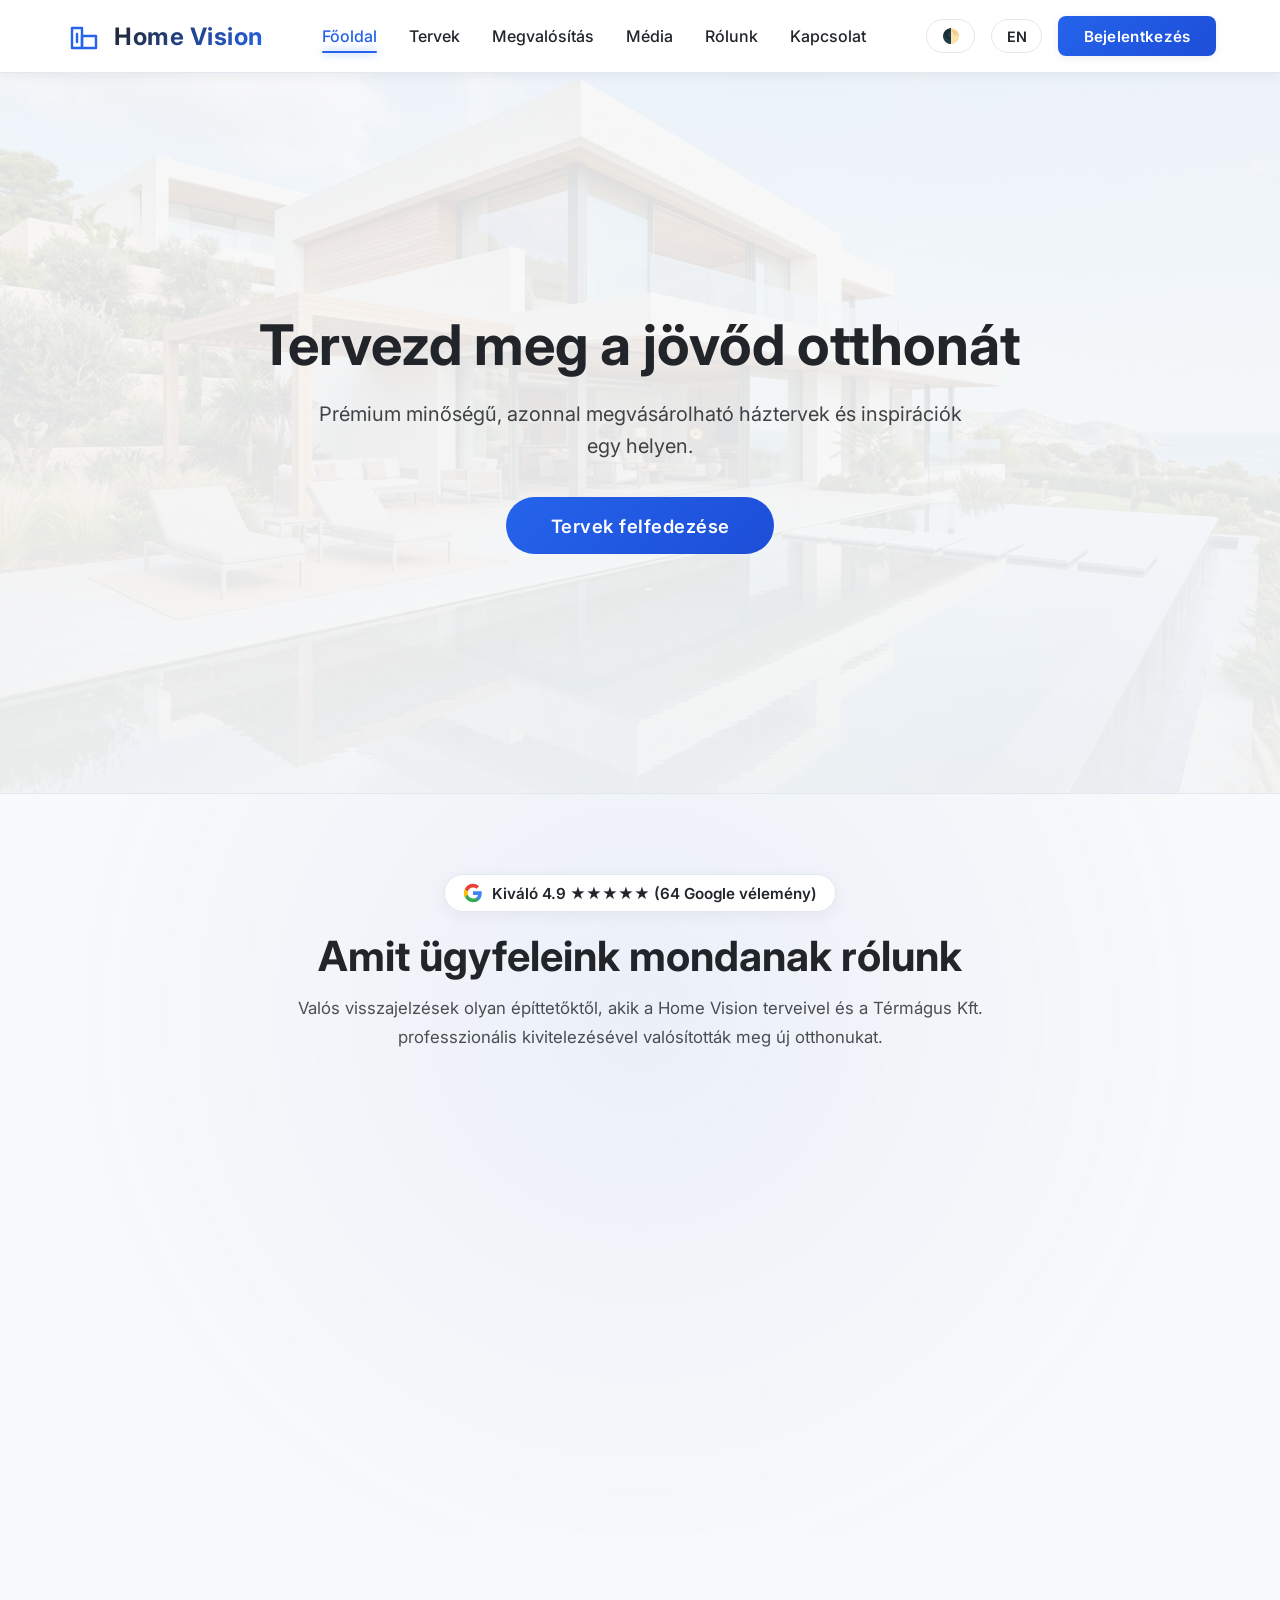
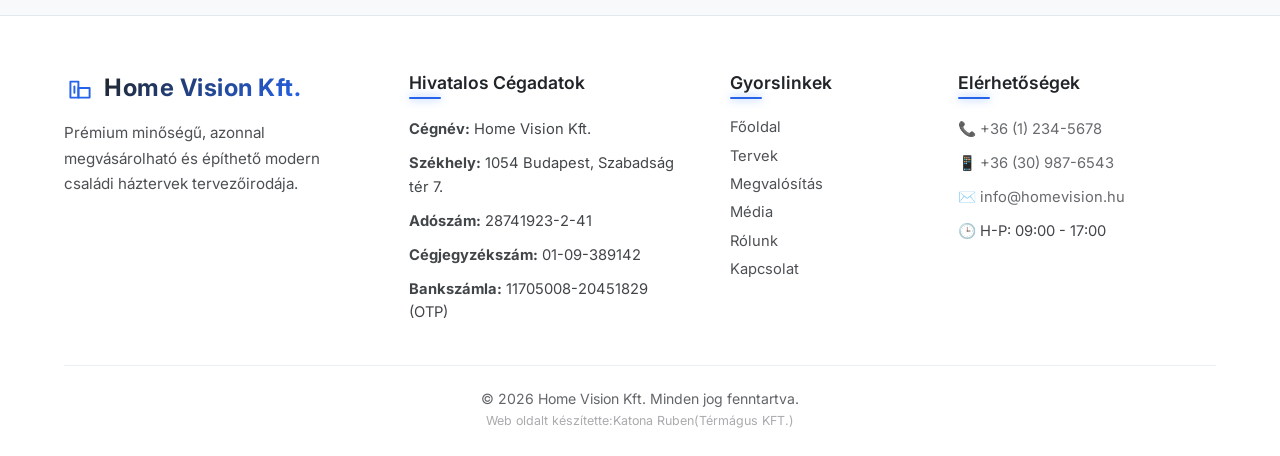
==== index.html @ c6750d03 "Add files via upload" ====
<!DOCTYPE html>
<html lang="hu" data-theme="light">

<head>
    <meta charset="UTF-8">
    <meta name="viewport" content="width=device-width, initial-scale=1.0">
    <title>Home Vision | Építsd meg az álmod</title>
    <link rel="stylesheet" href="css/style.css">
    <link href="https://fonts.googleapis.com/css2?family=Inter:wght@300;400;600&display=swap" rel="stylesheet">
    <script>
        (function () {
            var theme = localStorage.getItem('homevision_theme');
            if (theme) document.documentElement.setAttribute('data-theme', theme);
        })();
    </script>
</head>

<body>

    <nav class="navbar">
        <!-- ITT VAN AZ ÚJ BEÉPÍTETT LOGÓ -->
        <div class="logo" style="display: flex; align-items: center;">
            <svg xmlns="http://www.w3.org/2000/svg" viewBox="0 0 100 100" width="40" height="40"
                style="margin-right: 10px;">
                <!-- Bal oldali magasabb blokk -->
                <rect x="20" y="30" width="25" height="50" fill="none" stroke="currentColor" stroke-width="6"
                    stroke-linejoin="round" />
                <!-- Jobb oldali szélesebb, laposabb blokk -->
                <rect x="45" y="50" width="35" height="30" fill="none" stroke="currentColor" stroke-width="6"
                    stroke-linejoin="round" />
                <!-- Ablak -->
                <line x1="32.5" y1="45" x2="32.5" y2="65" stroke="currentColor" stroke-width="6"
                    stroke-linecap="round" />
            </svg>
            <span>Home Vision</span>
        </div>
        <!-- LOGÓ VÉGE -->

        <ul class="nav-links">
            <li><a href="index.html" class="active" data-i18n="home">Főoldal</a></li>
            <li><a href="pages/tervek.html" data-i18n="plans">Tervek</a></li>
            <li><a href="pages/megvalositas.html" data-i18n="implementation">Megvalósítás</a></li>
            <li><a href="pages/media.html" data-i18n="media">Média</a></li>
            <li><a href="pages/rolunk.html" data-i18n="about">Rólunk</a></li>
            <li><a href="pages/kapcsolat.html" data-i18n="contact">Kapcsolat</a></li>
        </ul>
        <div class="nav-controls">
            <button id="themeToggle" class="btn-icon">🌓</button>
            <button id="langToggle" class="btn-text">EN</button>
            <button id="loginBtn" class="btn-primary" data-i18n="login">Bejelentkezés</button>
        </div>
    </nav>

    <header class="hero">
        <div class="hero-content">
            <h1 data-i18n="hero_title">Tervezd meg a jövőd otthonát</h1>
            <p data-i18n="hero_desc">Prémium minőségű, azonnal megvásárolható háztervek és inspirációk egy helyen.</p>
            <a href="pages/tervek.html" class="btn-large" data-i18n="hero_cta">Tervek felfedezése</a>
        </div>
    </header>

    <!-- Google Értékelések (Nonstop Pörgő Végtelen Ticker) -->
    <section class="reviews-section">
        <div class="reviews-header">
            <div class="google-rating-pill">
                <svg class="google-g-icon" viewBox="0 0 24 24">
                    <path fill="#4285F4" d="M22.56 12.25c0-.78-.07-1.53-.2-2.25H12v4.26h5.92c-.26 1.37-1.04 2.53-2.21 3.31v2.77h3.57c2.08-1.92 3.28-4.74 3.28-8.09z"/>
                    <path fill="#34A853" d="M12 23c2.97 0 5.46-.98 7.28-2.66l-3.57-2.77c-.98.66-2.23 1.06-3.71 1.06-2.86 0-5.29-1.93-6.16-4.53H2.18v2.84C3.99 20.53 7.7 23 12 23z"/>
                    <path fill="#FBBC05" d="M5.84 14.09c-.22-.66-.35-1.36-.35-2.09s.13-1.43.35-2.09V7.06H2.18C1.43 8.55 1 10.22 1 12s.43 3.45 1.18 4.94l2.85-2.22.81-.63z"/>
                    <path fill="#EA4335" d="M12 5.38c1.62 0 3.06.56 4.21 1.64l3.15-3.15C17.45 2.09 14.97 1 12 1 7.7 1 3.99 3.47 2.18 7.06l3.66 2.84c.87-2.6 3.3-4.52 6.16-4.52z"/>
                </svg>
                <span data-i18n="reviews_badge">Kiváló 4.9 ★★★★★ (64 Google vélemény)</span>
            </div>
            <h2 class="page-title" style="margin-bottom: 0.8rem;" data-i18n="reviews_title">Amit ügyfeleink mondanak rólunk</h2>
            <p style="font-size: 1.05rem; line-height: 1.7; opacity: 0.8; margin: 0;" data-i18n="reviews_lead">
                Valós visszajelzések olyan építtetőktől, akik a Home Vision terveivel és a Térmágus Kft. professzionális kivitelezésével valósították meg új otthonukat.
            </p>
        </div>

        <div class="reviews-marquee-wrapper">
            <div class="reviews-track">
                <!-- 1. Kártya készlet -->
                <div class="review-card">
                    <div>
                        <div class="review-card-top">
                            <div class="reviewer-profile">
                                <div class="reviewer-avatar" style="background: linear-gradient(135deg, #2563eb, #3b82f6);">KP</div>
                                <div class="reviewer-info">
                                    <h4 data-i18n="rev_1_name">Kovács Péter</h4>
                                    <span data-i18n="rev_1_sub">Helyi idegenvezető • 12 vélemény</span>
                                </div>
                            </div>
                            <svg class="google-g-icon" viewBox="0 0 24 24">
                                <path fill="#4285F4" d="M22.56 12.25c0-.78-.07-1.53-.2-2.25H12v4.26h5.92c-.26 1.37-1.04 2.53-2.21 3.31v2.77h3.57c2.08-1.92 3.28-4.74 3.28-8.09z"/>
                                <path fill="#34A853" d="M12 23c2.97 0 5.46-.98 7.28-2.66l-3.57-2.77c-.98.66-2.23 1.06-3.71 1.06-2.86 0-5.29-1.93-6.16-4.53H2.18v2.84C3.99 20.53 7.7 23 12 23z"/>
                                <path fill="#FBBC05" d="M5.84 14.09c-.22-.66-.35-1.36-.35-2.09s.13-1.43.35-2.09V7.06H2.18C1.43 8.55 1 10.22 1 12s.43 3.45 1.18 4.94l2.85-2.22.81-.63z"/>
                                <path fill="#EA4335" d="M12 5.38c1.62 0 3.06.56 4.21 1.64l3.15-3.15C17.45 2.09 14.97 1 12 1 7.7 1 3.99 3.47 2.18 7.06l3.66 2.84c.87-2.6 3.3-4.52 6.16-4.52z"/>
                            </svg>
                        </div>
                        <div class="review-stars-row">
                            <span class="reviews-stars-gold">★★★★★</span>
                            <span class="review-date" data-i18n="rev_1_date">2 hete</span>
                        </div>
                        <p class="review-text" data-i18n="rev_1_text">
                            A Nordic Family tervet vásároltuk meg, és a Térmágus Kft. segítségével építettük fel. A tervezéstől a kulcsátadásig minden zökkenőmentes volt, a nappali hatalmas ablakai és a beáradó természetes fény egyszerűen lenyűgözőek!
                        </p>
                    </div>
                </div>

                <div class="review-card">
                    <div>
                        <div class="review-card-top">
                            <div class="reviewer-profile">
                                <div class="reviewer-avatar" style="background: linear-gradient(135deg, #10b981, #059669);">NE</div>
                                <div class="reviewer-info">
                                    <h4 data-i18n="rev_2_name">Nagy Eszter</h4>
                                    <span data-i18n="rev_2_sub">Google felhasználó</span>
                                </div>
                            </div>
                            <svg class="google-g-icon" viewBox="0 0 24 24">
                                <path fill="#4285F4" d="M22.56 12.25c0-.78-.07-1.53-.2-2.25H12v4.26h5.92c-.26 1.37-1.04 2.53-2.21 3.31v2.77h3.57c2.08-1.92 3.28-4.74 3.28-8.09z"/>
                                <path fill="#34A853" d="M12 23c2.97 0 5.46-.98 7.28-2.66l-3.57-2.77c-.98.66-2.23 1.06-3.71 1.06-2.86 0-5.29-1.93-6.16-4.53H2.18v2.84C3.99 20.53 7.7 23 12 23z"/>
                                <path fill="#FBBC05" d="M5.84 14.09c-.22-.66-.35-1.36-.35-2.09s.13-1.43.35-2.09V7.06H2.18C1.43 8.55 1 10.22 1 12s.43 3.45 1.18 4.94l2.85-2.22.81-.63z"/>
                                <path fill="#EA4335" d="M12 5.38c1.62 0 3.06.56 4.21 1.64l3.15-3.15C17.45 2.09 14.97 1 12 1 7.7 1 3.99 3.47 2.18 7.06l3.66 2.84c.87-2.6 3.3-4.52 6.16-4.52z"/>
                            </svg>
                        </div>
                        <div class="review-stars-row">
                            <span class="reviews-stars-gold">★★★★★</span>
                            <span class="review-date" data-i18n="rev_2_date">1 hónapja</span>
                        </div>
                        <p class="review-text" data-i18n="rev_2_text">
                            Nagyon örülök, hogy rátaláltunk a Home Visionre! A tervdokumentáció azonnal letölthető volt, a mérnöki csapat pedig minden kérdésünkre villámgyorsan és rendkívül szakszerűen válaszolt.
                        </p>
                    </div>
                </div>

                <div class="review-card">
                    <div>
                        <div class="review-card-top">
                            <div class="reviewer-profile">
                                <div class="reviewer-avatar" style="background: linear-gradient(135deg, #f59e0b, #d97706);">TB</div>
                                <div class="reviewer-info">
                                    <h4 data-i18n="rev_3_name">Tóth Balázs</h4>
                                    <span data-i18n="rev_3_sub">Helyi idegenvezető • 28 vélemény</span>
                                </div>
                            </div>
                            <svg class="google-g-icon" viewBox="0 0 24 24">
                                <path fill="#4285F4" d="M22.56 12.25c0-.78-.07-1.53-.2-2.25H12v4.26h5.92c-.26 1.37-1.04 2.53-2.21 3.31v2.77h3.57c2.08-1.92 3.28-4.74 3.28-8.09z"/>
                                <path fill="#34A853" d="M12 23c2.97 0 5.46-.98 7.28-2.66l-3.57-2.77c-.98.66-2.23 1.06-3.71 1.06-2.86 0-5.29-1.93-6.16-4.53H2.18v2.84C3.99 20.53 7.7 23 12 23z"/>
                                <path fill="#FBBC05" d="M5.84 14.09c-.22-.66-.35-1.36-.35-2.09s.13-1.43.35-2.09V7.06H2.18C1.43 8.55 1 10.22 1 12s.43 3.45 1.18 4.94l2.85-2.22.81-.63z"/>
                                <path fill="#EA4335" d="M12 5.38c1.62 0 3.06.56 4.21 1.64l3.15-3.15C17.45 2.09 14.97 1 12 1 7.7 1 3.99 3.47 2.18 7.06l3.66 2.84c.87-2.6 3.3-4.52 6.16-4.52z"/>
                            </svg>
                        </div>
                        <div class="review-stars-row">
                            <span class="reviews-stars-gold">★★★★★</span>
                            <span class="review-date" data-i18n="rev_3_date">3 hete</span>
                        </div>
                        <p class="review-text" data-i18n="rev_3_text">
                            A Villa Minimal terv alapján építkeztünk. Tartottunk az elszálló költségektől, de a Térmágus Kft.-vel rögzített áron és pontos határidőre készült el az épület. 5 csillagos élmény!
                        </p>
                    </div>
                </div>

                <div class="review-card">
                    <div>
                        <div class="review-card-top">
                            <div class="reviewer-profile">
                                <div class="reviewer-avatar" style="background: linear-gradient(135deg, #8b5cf6, #7c3aed);">SZ</div>
                                <div class="reviewer-info">
                                    <h4 data-i18n="rev_4_name">Dr. Szabó Zoltán</h4>
                                    <span data-i18n="rev_4_sub">Google felhasználó</span>
                                </div>
                            </div>
                            <svg class="google-g-icon" viewBox="0 0 24 24">
                                <path fill="#4285F4" d="M22.56 12.25c0-.78-.07-1.53-.2-2.25H12v4.26h5.92c-.26 1.37-1.04 2.53-2.21 3.31v2.77h3.57c2.08-1.92 3.28-4.74 3.28-8.09z"/>
                                <path fill="#34A853" d="M12 23c2.97 0 5.46-.98 7.28-2.66l-3.57-2.77c-.98.66-2.23 1.06-3.71 1.06-2.86 0-5.29-1.93-6.16-4.53H2.18v2.84C3.99 20.53 7.7 23 12 23z"/>
                                <path fill="#FBBC05" d="M5.84 14.09c-.22-.66-.35-1.36-.35-2.09s.13-1.43.35-2.09V7.06H2.18C1.43 8.55 1 10.22 1 12s.43 3.45 1.18 4.94l2.85-2.22.81-.63z"/>
                                <path fill="#EA4335" d="M12 5.38c1.62 0 3.06.56 4.21 1.64l3.15-3.15C17.45 2.09 14.97 1 12 1 7.7 1 3.99 3.47 2.18 7.06l3.66 2.84c.87-2.6 3.3-4.52 6.16-4.52z"/>
                            </svg>
                        </div>
                        <div class="review-stars-row">
                            <span class="reviews-stars-gold">★★★★★</span>
                            <span class="review-date" data-i18n="rev_4_date">2 hónapja</span>
                        </div>
                        <p class="review-text" data-i18n="rev_4_text">
                            Profi, modern szemléletű csapat. A weboldalon lévő interaktív 3D modell már előre tökéletes képet adott a terekről, a minőségi anyaghasználat és a kivitelezés pedig magáért beszél. Csak ajánlani tudom.
                        </p>
                    </div>
                </div>

                <div class="review-card">
                    <div>
                        <div class="review-card-top">
                            <div class="reviewer-profile">
                                <div class="reviewer-avatar" style="background: linear-gradient(135deg, #06b6d4, #0891b2);">VD</div>
                                <div class="reviewer-info">
                                    <h4 data-i18n="rev_5_name">Varga Dániel</h4>
                                    <span data-i18n="rev_5_sub">Helyi idegenvezető • 8 vélemény</span>
                                </div>
                            </div>
                            <svg class="google-g-icon" viewBox="0 0 24 24">
                                <path fill="#4285F4" d="M22.56 12.25c0-.78-.07-1.53-.2-2.25H12v4.26h5.92c-.26 1.37-1.04 2.53-2.21 3.31v2.77h3.57c2.08-1.92 3.28-4.74 3.28-8.09z"/>
                                <path fill="#34A853" d="M12 23c2.97 0 5.46-.98 7.28-2.66l-3.57-2.77c-.98.66-2.23 1.06-3.71 1.06-2.86 0-5.29-1.93-6.16-4.53H2.18v2.84C3.99 20.53 7.7 23 12 23z"/>
                                <path fill="#FBBC05" d="M5.84 14.09c-.22-.66-.35-1.36-.35-2.09s.13-1.43.35-2.09V7.06H2.18C1.43 8.55 1 10.22 1 12s.43 3.45 1.18 4.94l2.85-2.22.81-.63z"/>
                                <path fill="#EA4335" d="M12 5.38c1.62 0 3.06.56 4.21 1.64l3.15-3.15C17.45 2.09 14.97 1 12 1 7.7 1 3.99 3.47 2.18 7.06l3.66 2.84c.87-2.6 3.3-4.52 6.16-4.52z"/>
                            </svg>
                        </div>
                        <div class="review-stars-row">
                            <span class="reviews-stars-gold">★★★★★</span>
                            <span class="review-date" data-i18n="rev_5_date">3 hete</span>
                        </div>
                        <p class="review-text" data-i18n="rev_5_text">
                            Az Eco Compact tervet választottuk. A téli fűtésszámlánk szinte elenyésző a hőszivattyús rendszernek és az A+ szigetelésnek köszönhetően. Zseniális koncepció!
                        </p>
                    </div>
                </div>

                <div class="review-card">
                    <div>
                        <div class="review-card-top">
                            <div class="reviewer-profile">
                                <div class="reviewer-avatar" style="background: linear-gradient(135deg, #ec4899, #db2777);">KM</div>
                                <div class="reviewer-info">
                                    <h4 data-i18n="rev_6_name">Kiss Mónika</h4>
                                    <span data-i18n="rev_6_sub">Google felhasználó</span>
                                </div>
                            </div>
                            <svg class="google-g-icon" viewBox="0 0 24 24">
                                <path fill="#4285F4" d="M22.56 12.25c0-.78-.07-1.53-.2-2.25H12v4.26h5.92c-.26 1.37-1.04 2.53-2.21 3.31v2.77h3.57c2.08-1.92 3.28-4.74 3.28-8.09z"/>
                                <path fill="#34A853" d="M12 23c2.97 0 5.46-.98 7.28-2.66l-3.57-2.77c-.98.66-2.23 1.06-3.71 1.06-2.86 0-5.29-1.93-6.16-4.53H2.18v2.84C3.99 20.53 7.7 23 12 23z"/>
                                <path fill="#FBBC05" d="M5.84 14.09c-.22-.66-.35-1.36-.35-2.09s.13-1.43.35-2.09V7.06H2.18C1.43 8.55 1 10.22 1 12s.43 3.45 1.18 4.94l2.85-2.22.81-.63z"/>
                                <path fill="#EA4335" d="M12 5.38c1.62 0 3.06.56 4.21 1.64l3.15-3.15C17.45 2.09 14.97 1 12 1 7.7 1 3.99 3.47 2.18 7.06l3.66 2.84c.87-2.6 3.3-4.52 6.16-4.52z"/>
                            </svg>
                        </div>
                        <div class="review-stars-row">
                            <span class="reviews-stars-gold">★★★★★</span>
                            <span class="review-date" data-i18n="rev_6_date">4 napja</span>
                        </div>
                        <p class="review-text" data-i18n="rev_6_text">
                            Páratlan rugalmasság és segítőkészség! Külön dicséret a többnyelvű oldalért és a Térmágus Kft. megbízható generálkivitelezési garanciájáért. Köszönjük!
                        </p>
                    </div>
                </div>

                <!-- 2. Kártya készlet (Másolat a folyamatos végtelenített hatáshoz) -->
                <div class="review-card" aria-hidden="true">
                    <div>
                        <div class="review-card-top">
                            <div class="reviewer-profile">
                                <div class="reviewer-avatar" style="background: linear-gradient(135deg, #2563eb, #3b82f6);">KP</div>
                                <div class="reviewer-info">
                                    <h4 data-i18n="rev_1_name">Kovács Péter</h4>
                                    <span data-i18n="rev_1_sub">Helyi idegenvezető • 12 vélemény</span>
                                </div>
                            </div>
                            <svg class="google-g-icon" viewBox="0 0 24 24">
                                <path fill="#4285F4" d="M22.56 12.25c0-.78-.07-1.53-.2-2.25H12v4.26h5.92c-.26 1.37-1.04 2.53-2.21 3.31v2.77h3.57c2.08-1.92 3.28-4.74 3.28-8.09z"/>
                                <path fill="#34A853" d="M12 23c2.97 0 5.46-.98 7.28-2.66l-3.57-2.77c-.98.66-2.23 1.06-3.71 1.06-2.86 0-5.29-1.93-6.16-4.53H2.18v2.84C3.99 20.53 7.7 23 12 23z"/>
                                <path fill="#FBBC05" d="M5.84 14.09c-.22-.66-.35-1.36-.35-2.09s.13-1.43.35-2.09V7.06H2.18C1.43 8.55 1 10.22 1 12s.43 3.45 1.18 4.94l2.85-2.22.81-.63z"/>
                                <path fill="#EA4335" d="M12 5.38c1.62 0 3.06.56 4.21 1.64l3.15-3.15C17.45 2.09 14.97 1 12 1 7.7 1 3.99 3.47 2.18 7.06l3.66 2.84c.87-2.6 3.3-4.52 6.16-4.52z"/>
                            </svg>
                        </div>
                        <div class="review-stars-row">
                            <span class="reviews-stars-gold">★★★★★</span>
                            <span class="review-date" data-i18n="rev_1_date">2 hete</span>
                        </div>
                        <p class="review-text" data-i18n="rev_1_text">
                            A Nordic Family tervet vásároltuk meg, és a Térmágus Kft. segítségével építettük fel. A tervezéstől a kulcsátadásig minden zökkenőmentes volt, a nappali hatalmas ablakai és a beáradó természetes fény egyszerűen lenyűgözőek!
                        </p>
                    </div>
                </div>

                <div class="review-card" aria-hidden="true">
                    <div>
                        <div class="review-card-top">
                            <div class="reviewer-profile">
                                <div class="reviewer-avatar" style="background: linear-gradient(135deg, #10b981, #059669);">NE</div>
                                <div class="reviewer-info">
                                    <h4 data-i18n="rev_2_name">Nagy Eszter</h4>
                                    <span data-i18n="rev_2_sub">Google felhasználó</span>
                                </div>
                            </div>
                            <svg class="google-g-icon" viewBox="0 0 24 24">
                                <path fill="#4285F4" d="M22.56 12.25c0-.78-.07-1.53-.2-2.25H12v4.26h5.92c-.26 1.37-1.04 2.53-2.21 3.31v2.77h3.57c2.08-1.92 3.28-4.74 3.28-8.09z"/>
                                <path fill="#34A853" d="M12 23c2.97 0 5.46-.98 7.28-2.66l-3.57-2.77c-.98.66-2.23 1.06-3.71 1.06-2.86 0-5.29-1.93-6.16-4.53H2.18v2.84C3.99 20.53 7.7 23 12 23z"/>
                                <path fill="#FBBC05" d="M5.84 14.09c-.22-.66-.35-1.36-.35-2.09s.13-1.43.35-2.09V7.06H2.18C1.43 8.55 1 10.22 1 12s.43 3.45 1.18 4.94l2.85-2.22.81-.63z"/>
                                <path fill="#EA4335" d="M12 5.38c1.62 0 3.06.56 4.21 1.64l3.15-3.15C17.45 2.09 14.97 1 12 1 7.7 1 3.99 3.47 2.18 7.06l3.66 2.84c.87-2.6 3.3-4.52 6.16-4.52z"/>
                            </svg>
                        </div>
                        <div class="review-stars-row">
                            <span class="reviews-stars-gold">★★★★★</span>
                            <span class="review-date" data-i18n="rev_2_date">1 hónapja</span>
                        </div>
                        <p class="review-text" data-i18n="rev_2_text">
                            Nagyon örülök, hogy rátaláltunk a Home Visionre! A tervdokumentáció azonnal letölthető volt, a mérnöki csapat pedig minden kérdésünkre villámgyorsan és rendkívül szakszerűen válaszolt.
                        </p>
                    </div>
                </div>

                <div class="review-card" aria-hidden="true">
                    <div>
                        <div class="review-card-top">
                            <div class="reviewer-profile">
                                <div class="reviewer-avatar" style="background: linear-gradient(135deg, #f59e0b, #d97706);">TB</div>
                                <div class="reviewer-info">
                                    <h4 data-i18n="rev_3_name">Tóth Balázs</h4>
                                    <span data-i18n="rev_3_sub">Helyi idegenvezető • 28 vélemény</span>
                                </div>
                            </div>
                            <svg class="google-g-icon" viewBox="0 0 24 24">
                                <path fill="#4285F4" d="M22.56 12.25c0-.78-.07-1.53-.2-2.25H12v4.26h5.92c-.26 1.37-1.04 2.53-2.21 3.31v2.77h3.57c2.08-1.92 3.28-4.74 3.28-8.09z"/>
                                <path fill="#34A853" d="M12 23c2.97 0 5.46-.98 7.28-2.66l-3.57-2.77c-.98.66-2.23 1.06-3.71 1.06-2.86 0-5.29-1.93-6.16-4.53H2.18v2.84C3.99 20.53 7.7 23 12 23z"/>
                                <path fill="#FBBC05" d="M5.84 14.09c-.22-.66-.35-1.36-.35-2.09s.13-1.43.35-2.09V7.06H2.18C1.43 8.55 1 10.22 1 12s.43 3.45 1.18 4.94l2.85-2.22.81-.63z"/>
                                <path fill="#EA4335" d="M12 5.38c1.62 0 3.06.56 4.21 1.64l3.15-3.15C17.45 2.09 14.97 1 12 1 7.7 1 3.99 3.47 2.18 7.06l3.66 2.84c.87-2.6 3.3-4.52 6.16-4.52z"/>
                            </svg>
                        </div>
                        <div class="review-stars-row">
                            <span class="reviews-stars-gold">★★★★★</span>
                            <span class="review-date" data-i18n="rev_3_date">3 hete</span>
                        </div>
                        <p class="review-text" data-i18n="rev_3_text">
                            A Villa Minimal terv alapján építkeztünk. Tartottunk az elszálló költségektől, de a Térmágus Kft.-vel rögzített áron és pontos határidőre készült el az épület. 5 csillagos élmény!
                        </p>
                    </div>
                </div>

                <div class="review-card" aria-hidden="true">
                    <div>
                        <div class="review-card-top">
                            <div class="reviewer-profile">
                                <div class="reviewer-avatar" style="background: linear-gradient(135deg, #8b5cf6, #7c3aed);">SZ</div>
                                <div class="reviewer-info">
                                    <h4 data-i18n="rev_4_name">Dr. Szabó Zoltán</h4>
                                    <span data-i18n="rev_4_sub">Google felhasználó</span>
                                </div>
                            </div>
                            <svg class="google-g-icon" viewBox="0 0 24 24">
                                <path fill="#4285F4" d="M22.56 12.25c0-.78-.07-1.53-.2-2.25H12v4.26h5.92c-.26 1.37-1.04 2.53-2.21 3.31v2.77h3.57c2.08-1.92 3.28-4.74 3.28-8.09z"/>
                                <path fill="#34A853" d="M12 23c2.97 0 5.46-.98 7.28-2.66l-3.57-2.77c-.98.66-2.23 1.06-3.71 1.06-2.86 0-5.29-1.93-6.16-4.53H2.18v2.84C3.99 20.53 7.7 23 12 23z"/>
                                <path fill="#FBBC05" d="M5.84 14.09c-.22-.66-.35-1.36-.35-2.09s.13-1.43.35-2.09V7.06H2.18C1.43 8.55 1 10.22 1 12s.43 3.45 1.18 4.94l2.85-2.22.81-.63z"/>
                                <path fill="#EA4335" d="M12 5.38c1.62 0 3.06.56 4.21 1.64l3.15-3.15C17.45 2.09 14.97 1 12 1 7.7 1 3.99 3.47 2.18 7.06l3.66 2.84c.87-2.6 3.3-4.52 6.16-4.52z"/>
                            </svg>
                        </div>
                        <div class="review-stars-row">
                            <span class="reviews-stars-gold">★★★★★</span>
                            <span class="review-date" data-i18n="rev_4_date">2 hónapja</span>
                        </div>
                        <p class="review-text" data-i18n="rev_4_text">
                            Profi, modern szemléletű csapat. A weboldalon lévő interaktív 3D modell már előre tökéletes képet adott a terekről, a minőségi anyaghasználat és a kivitelezés pedig magáért beszél. Csak ajánlani tudom.
                        </p>
                    </div>
                </div>

                <div class="review-card" aria-hidden="true">
                    <div>
                        <div class="review-card-top">
                            <div class="reviewer-profile">
                                <div class="reviewer-avatar" style="background: linear-gradient(135deg, #06b6d4, #0891b2);">VD</div>
                                <div class="reviewer-info">
                                    <h4 data-i18n="rev_5_name">Varga Dániel</h4>
                                    <span data-i18n="rev_5_sub">Helyi idegenvezető • 8 vélemény</span>
                                </div>
                            </div>
                            <svg class="google-g-icon" viewBox="0 0 24 24">
                                <path fill="#4285F4" d="M22.56 12.25c0-.78-.07-1.53-.2-2.25H12v4.26h5.92c-.26 1.37-1.04 2.53-2.21 3.31v2.77h3.57c2.08-1.92 3.28-4.74 3.28-8.09z"/>
                                <path fill="#34A853" d="M12 23c2.97 0 5.46-.98 7.28-2.66l-3.57-2.77c-.98.66-2.23 1.06-3.71 1.06-2.86 0-5.29-1.93-6.16-4.53H2.18v2.84C3.99 20.53 7.7 23 12 23z"/>
                                <path fill="#FBBC05" d="M5.84 14.09c-.22-.66-.35-1.36-.35-2.09s.13-1.43.35-2.09V7.06H2.18C1.43 8.55 1 10.22 1 12s.43 3.45 1.18 4.94l2.85-2.22.81-.63z"/>
                                <path fill="#EA4335" d="M12 5.38c1.62 0 3.06.56 4.21 1.64l3.15-3.15C17.45 2.09 14.97 1 12 1 7.7 1 3.99 3.47 2.18 7.06l3.66 2.84c.87-2.6 3.3-4.52 6.16-4.52z"/>
                            </svg>
                        </div>
                        <div class="review-stars-row">
                            <span class="reviews-stars-gold">★★★★★</span>
                            <span class="review-date" data-i18n="rev_5_date">3 hete</span>
                        </div>
                        <p class="review-text" data-i18n="rev_5_text">
                            Az Eco Compact tervet választottuk. A téli fűtésszámlánk szinte elenyésző a hőszivattyús rendszernek és az A+ szigetelésnek köszönhetően. Zseniális koncepció!
                        </p>
                    </div>
                </div>

                <div class="review-card" aria-hidden="true">
                    <div>
                        <div class="review-card-top">
                            <div class="reviewer-profile">
                                <div class="reviewer-avatar" style="background: linear-gradient(135deg, #ec4899, #db2777);">KM</div>
                                <div class="reviewer-info">
                                    <h4 data-i18n="rev_6_name">Kiss Mónika</h4>
                                    <span data-i18n="rev_6_sub">Google felhasználó</span>
                                </div>
                            </div>
                            <svg class="google-g-icon" viewBox="0 0 24 24">
                                <path fill="#4285F4" d="M22.56 12.25c0-.78-.07-1.53-.2-2.25H12v4.26h5.92c-.26 1.37-1.04 2.53-2.21 3.31v2.77h3.57c2.08-1.92 3.28-4.74 3.28-8.09z"/>
                                <path fill="#34A853" d="M12 23c2.97 0 5.46-.98 7.28-2.66l-3.57-2.77c-.98.66-2.23 1.06-3.71 1.06-2.86 0-5.29-1.93-6.16-4.53H2.18v2.84C3.99 20.53 7.7 23 12 23z"/>
                                <path fill="#FBBC05" d="M5.84 14.09c-.22-.66-.35-1.36-.35-2.09s.13-1.43.35-2.09V7.06H2.18C1.43 8.55 1 10.22 1 12s.43 3.45 1.18 4.94l2.85-2.22.81-.63z"/>
                                <path fill="#EA4335" d="M12 5.38c1.62 0 3.06.56 4.21 1.64l3.15-3.15C17.45 2.09 14.97 1 12 1 7.7 1 3.99 3.47 2.18 7.06l3.66 2.84c.87-2.6 3.3-4.52 6.16-4.52z"/>
                            </svg>
                        </div>
                        <div class="review-stars-row">
                            <span class="reviews-stars-gold">★★★★★</span>
                            <span class="review-date" data-i18n="rev_6_date">4 napja</span>
                        </div>
                        <p class="review-text" data-i18n="rev_6_text">
                            Páratlan rugalmasság és segítőkészség! Külön dicséret a többnyelvű oldalért és a Térmágus Kft. megbízható generálkivitelezési garanciájáért. Köszönjük!
                        </p>
                    </div>
                </div>

            </div>
        </div>
    </section>

    <!-- Lábléc (Footer) -->
    <footer class="footer">
        <div class="footer-container">
            <div class="footer-grid">
                <!-- 1. Cég bemutatkozás & Logó -->
                <div class="footer-col">
                    <div class="logo" style="margin-bottom: 1rem;">
                        <svg xmlns="http://www.w3.org/2000/svg" viewBox="0 0 100 100" width="32" height="32"
                            style="margin-right: 8px;">
                            <rect x="20" y="30" width="25" height="50" fill="none" stroke="currentColor" stroke-width="6"
                                stroke-linejoin="round" />
                            <rect x="45" y="50" width="35" height="30" fill="none" stroke="currentColor" stroke-width="6"
                                stroke-linejoin="round" />
                            <line x1="32.5" y1="45" x2="32.5" y2="65" stroke="currentColor" stroke-width="6"
                                stroke-linecap="round" />
                        </svg>
                        <span>Home Vision Kft.</span>
                    </div>
                    <p class="footer-desc" data-i18n="footer_desc">
                        Prémium minőségű, azonnal megvásárolható és építhető modern családi háztervek tervezőirodája.
                    </p>
                </div>

                <!-- 2. Hivatalos Cégadatok -->
                <div class="footer-col">
                    <h4 class="footer-heading" data-i18n="footer_company_info">Hivatalos Cégadatok</h4>
                    <ul class="footer-info-list">
                        <li><strong>Cégnév:</strong> Home Vision Kft.</li>
                        <li><strong data-i18n="footer_hq">Székhely:</strong> 1054 Budapest, Szabadság tér 7.</li>
                        <li><strong data-i18n="footer_tax">Adószám:</strong> 28741923-2-41</li>
                        <li><strong data-i18n="footer_reg">Cégjegyzékszám:</strong> 01-09-389142</li>
                        <li><strong data-i18n="footer_bank">Bankszámla:</strong> 11705008-20451829 (OTP)</li>
                    </ul>
                </div>

                <!-- 3. Gyorslinkek -->
                <div class="footer-col">
                    <h4 class="footer-heading" data-i18n="footer_quicklinks">Gyorslinkek</h4>
                    <ul class="footer-links">
                        <li><a href="index.html" data-i18n="home">Főoldal</a></li>
                        <li><a href="pages/tervek.html" data-i18n="plans">Tervek</a></li>
                        <li><a href="pages/megvalositas.html" data-i18n="implementation">Megvalósítás</a></li>
                        <li><a href="pages/media.html" data-i18n="media">Média</a></li>
                        <li><a href="pages/rolunk.html" data-i18n="about">Rólunk</a></li>
                        <li><a href="pages/kapcsolat.html" data-i18n="contact">Kapcsolat</a></li>
                    </ul>
                </div>

                <!-- 4. Kapcsolat & Ügyfélszolgálat -->
                <div class="footer-col">
                    <h4 class="footer-heading" data-i18n="footer_contact">Elérhetőségek</h4>
                    <ul class="footer-info-list">
                        <li>📞 <a href="tel:+3612345678">+36 (1) 234-5678</a></li>
                        <li>📱 <a href="tel:+36309876543">+36 (30) 987-6543</a></li>
                        <li>✉️ <a href="mailto:info@homevision.hu">info@homevision.hu</a></li>
                        <li>🕒 <span data-i18n="footer_hours">H-P: 09:00 - 17:00</span></li>
                    </ul>
                </div>
            </div>

            <div class="footer-bottom">
                <p data-i18n="footer_rights">© 2026 Home Vision Kft. Minden jog fenntartva.</p>
                <p class="footer-credit" style="font-size: 0.78rem; opacity: 0.55; margin-top: 6px;" data-i18n="footer_credit">Web oldalt készítette:Katona Ruben(Térmágus KFT.)</p>
            </div>
        </div>
    </footer>

    <div id="authModal" class="modal">
        <div class="modal-content">
            <span class="close-btn">&times;</span>
            <h2 id="modalTitle" data-i18n="login_title">Bejelentkezés</h2>
            <form id="authForm">
                <input type="email" placeholder="Email cím" required data-i18n-placeholder="email">
                <input type="password" placeholder="Jelszó" required data-i18n-placeholder="password">
                <button type="submit" class="btn-primary auth-submit" data-i18n="login_submit">Belépés</button>
            </form>
            <p class="switch-auth">
                <span data-i18n="no_account">Nincs még fiókod?</span>
                <a href="#" id="switchMode" data-i18n="register_link">Regisztrálj!</a>
            </p>
        </div>
    </div>

    <script src="js/script.js"></script>
</body>

</html>
---- css/style.css ----
/* CSS Változók a témákhoz */
:root {
    --bg-color: #f8f9fa;
    --text-color: #212529;
    --nav-bg: #ffffff;
    --primary-color: #2563eb;
    --primary-hover: #1d4ed8;
    --primary-glow: rgba(37, 99, 235, 0.35);
    --primary-glow-bright: rgba(59, 130, 246, 0.7);
    --card-glow: rgba(37, 99, 235, 0.12);
    --border-color: #e2e8f0;
    --modal-bg: rgba(15, 23, 42, 0.6);
}

[data-theme="dark"] {
    --bg-color: #0b0f19;
    --text-color: #f8f9fa;
    --nav-bg: #111827;
    --primary-color: #38bdf8;
    --primary-hover: #0ea5e9;
    --primary-glow: rgba(56, 189, 248, 0.45);
    --primary-glow-bright: rgba(56, 189, 248, 0.85);
    --card-glow: rgba(56, 189, 248, 0.25);
    --border-color: #1f2937;
    --modal-bg: rgba(0, 0, 0, 0.75);
}

* {
    margin: 0;
    padding: 0;
    box-sizing: border-box;
    font-family: 'Inter', sans-serif;
}

body {
    background-color: var(--bg-color);
    color: var(--text-color);
    transition: background-color 0.3s ease, color 0.3s ease;
    overflow-x: hidden;
}

/* Navigáció */
.navbar {
    display: flex;
    justify-content: space-between;
    align-items: center;
    padding: 1rem 5%;
    background-color: var(--nav-bg);
    box-shadow: 0 2px 12px rgba(0, 0, 0, 0.06);
    position: sticky;
    top: 0;
    z-index: 100;
    backdrop-filter: blur(10px);
    -webkit-backdrop-filter: blur(10px);
    transition: background-color 0.3s ease, border-color 0.3s ease;
    border-bottom: 1px solid var(--border-color);
}

.logo {
    display: flex;
    align-items: center;
    font-size: 1.5rem;
    font-weight: 700;
    letter-spacing: 0.5px;
    color: var(--text-color);
    text-decoration: none;
    cursor: pointer;
    transition: transform 0.3s ease;
}

.logo svg {
    color: var(--primary-color);
    transition: transform 0.3s ease, filter 0.3s ease;
}

.logo span {
    background: linear-gradient(135deg, var(--text-color), var(--primary-color));
    -webkit-background-clip: text;
    -webkit-text-fill-color: transparent;
}

.logo:hover {
    transform: scale(1.03);
}

.logo:hover svg {
    filter: drop-shadow(0 0 6px var(--primary-glow-bright));
}

.nav-links {
    list-style: none;
    display: flex;
    gap: 2rem;
}

.nav-links a {
    text-decoration: none;
    color: var(--text-color);
    font-weight: 500;
    position: relative;
    padding: 0.3rem 0;
    transition: color 0.3s ease;
}

/* Nav link aláhúzás és finom glow effekt */
.nav-links a::after {
    content: '';
    position: absolute;
    bottom: -2px;
    left: 50%;
    width: 0;
    height: 2px;
    background: var(--primary-color);
    box-shadow: 0 0 8px var(--primary-glow-bright);
    transition: width 0.3s cubic-bezier(0.16, 1, 0.3, 1), left 0.3s cubic-bezier(0.16, 1, 0.3, 1);
    border-radius: 2px;
}

.nav-links a:hover,
.nav-links a.active {
    color: var(--primary-color);
}

.nav-links a:hover::after,
.nav-links a.active::after {
    width: 100%;
    left: 0;
}

.nav-controls {
    display: flex;
    align-items: center;
    gap: 1rem;
}

/* Gombok és Ragyogó Animációk (Glowing Animations) */
button {
    cursor: pointer;
    border: none;
    background: transparent;
    color: var(--text-color);
    font-family: inherit;
}

.btn-icon,
.btn-text {
    padding: 0.45rem 0.9rem;
    border-radius: 20px;
    border: 1px solid var(--border-color);
    background: var(--nav-bg);
    color: var(--text-color);
    font-size: 0.9rem;
    font-weight: 600;
    transition: all 0.3s cubic-bezier(0.16, 1, 0.3, 1);
}

.btn-icon:hover,
.btn-text:hover {
    transform: scale(1.08);
    border-color: var(--primary-color);
    color: var(--primary-color);
    box-shadow: 0 0 15px var(--primary-glow);
}

.btn-icon:active {
    transform: rotate(360deg) scale(0.92);
    transition: transform 0.5s cubic-bezier(0.34, 1.56, 0.64, 1);
}

/* Elsődleges Gomb Ragyogással (Primary Glowing Button) */
.btn-primary {
    position: relative;
    background: linear-gradient(135deg, var(--primary-color), var(--primary-hover));
    color: #ffffff;
    padding: 0.65rem 1.6rem;
    border-radius: 8px;
    font-weight: 600;
    font-size: 0.95rem;
    letter-spacing: 0.3px;
    overflow: hidden;
    transition: all 0.35s cubic-bezier(0.16, 1, 0.3, 1);
    box-shadow: 0 2px 8px rgba(0, 0, 0, 0.08);
    display: inline-flex;
    align-items: center;
    justify-content: center;
    z-index: 1;
}

/* Fénycsík / Light sweep hatás hovernél */
.btn-primary::before {
    content: '';
    position: absolute;
    top: 0;
    left: -120%;
    width: 80%;
    height: 100%;
    background: linear-gradient(90deg,
            transparent,
            rgba(255, 255, 255, 0.35),
            transparent);
    transform: skewX(-20deg);
    transition: left 0.65s ease;
    z-index: 2;
    pointer-events: none;
}

/* Kurzor pozíciót dinamikusan követő belső ragyogás */
.btn-primary::after {
    content: '';
    position: absolute;
    inset: 0;
    border-radius: inherit;
    background: radial-gradient(circle 85px at var(--mouse-x, 50%) var(--mouse-y, 50%),
            rgba(255, 255, 255, 0.3),
            transparent 70%);
    opacity: 0;
    transition: opacity 0.25s ease;
    z-index: 1;
    pointer-events: none;
}

/* Gomb hover állapot: erős ragyogás (glow) és lebegés */
.btn-primary:hover {
    transform: translateY(-2px) scale(1.02);
    box-shadow:
        0 0 16px var(--primary-glow),
        0 0 32px var(--primary-glow-bright),
        0 8px 20px rgba(0, 0, 0, 0.15);
}

.btn-primary:hover::before {
    left: 140%;
}

.btn-primary:hover::after {
    opacity: 1;
}

.btn-primary:active {
    transform: translateY(1px) scale(0.98);
    box-shadow: 0 0 12px var(--primary-glow);
}

/* Nagy CTA Hero Gomb (Hero Glowing CTA Button) */
.btn-large {
    position: relative;
    display: inline-flex;
    align-items: center;
    justify-content: center;
    background: linear-gradient(135deg, var(--primary-color), var(--primary-hover));
    color: #ffffff;
    padding: 1.1rem 2.8rem;
    border-radius: 50px;
    text-decoration: none;
    font-size: 1.15rem;
    font-weight: 600;
    letter-spacing: 0.5px;
    margin-top: 2.2rem;
    overflow: hidden;
    transition: all 0.35s cubic-bezier(0.16, 1, 0.3, 1);
    animation: pulseGlow 3.2s infinite ease-in-out;
    z-index: 1;
}

.btn-large::before {
    content: '';
    position: absolute;
    top: 0;
    left: -120%;
    width: 80%;
    height: 100%;
    background: linear-gradient(90deg,
            transparent,
            rgba(255, 255, 255, 0.4),
            transparent);
    transform: skewX(-20deg);
    transition: left 0.75s ease;
    z-index: 2;
    pointer-events: none;
}

.btn-large::after {
    content: '';
    position: absolute;
    inset: 0;
    border-radius: inherit;
    background: radial-gradient(circle 120px at var(--mouse-x, 50%) var(--mouse-y, 50%),
            rgba(255, 255, 255, 0.35),
            transparent 70%);
    opacity: 0;
    transition: opacity 0.25s ease;
    z-index: 1;
    pointer-events: none;
}

/* Hero gomb hover: intenzív, lenyűgöző glow */
.btn-large:hover {
    animation: none;
    transform: translateY(-3px) scale(1.04);
    box-shadow:
        0 0 22px var(--primary-glow),
        0 0 45px var(--primary-glow-bright),
        0 12px 28px rgba(0, 0, 0, 0.22);
}

.btn-large:hover::before {
    left: 140%;
}

.btn-large:hover::after {
    opacity: 1;
}

.btn-large:active {
    transform: translateY(1px) scale(0.98);
    box-shadow: 0 0 15px var(--primary-glow);
}

/* Pulzáló fényhatás alapon a kiemelt gomboknak */
@keyframes pulseGlow {

    0%,
    100% {
        box-shadow:
            0 0 14px var(--primary-glow),
            0 4px 15px rgba(0, 0, 0, 0.1);
    }

    50% {
        box-shadow:
            0 0 26px var(--primary-glow-bright),
            0 0 40px var(--primary-glow),
            0 6px 22px rgba(0, 0, 0, 0.18);
    }
}

/* Hero szekció */
.hero {
    min-height: 80vh;
    display: flex;
    justify-content: center;
    align-items: center;
    text-align: center;
    padding: 3rem 20px;
    position: relative;
    background: linear-gradient(rgba(248, 249, 250, 0.88), rgba(248, 249, 250, 0.94)), url('../images/villa_minimal.jpg') center/cover no-repeat;
}

[data-theme="dark"] .hero {
    background: linear-gradient(rgba(11, 15, 25, 0.88), rgba(11, 15, 25, 0.94)), url('../images/villa_minimal.jpg') center/cover no-repeat;
}

.hero-content {
    animation: fadeInUp 0.9s cubic-bezier(0.16, 1, 0.3, 1) both;
}

.hero h1 {
    font-size: 3.5rem;
    margin-bottom: 1.2rem;
    line-height: 1.2;
    font-weight: 700;
}

.hero p {
    font-size: 1.25rem;
    max-width: 650px;
    margin: 0 auto;
    opacity: 0.85;
    line-height: 1.6;
}

/* Modal (Login/Register) Finom lebegő animációval és háttérelmosással */
.modal {
    position: fixed;
    top: 0;
    left: 0;
    width: 100%;
    height: 100%;
    background-color: var(--modal-bg);
    backdrop-filter: blur(8px);
    -webkit-backdrop-filter: blur(8px);
    display: flex;
    justify-content: center;
    align-items: center;
    z-index: 1000;
    opacity: 0;
    visibility: hidden;
    pointer-events: none;
    transition: opacity 0.3s cubic-bezier(0.16, 1, 0.3, 1),
        visibility 0.3s cubic-bezier(0.16, 1, 0.3, 1);
}

.modal.show {
    opacity: 1;
    visibility: visible;
    pointer-events: auto;
}

.modal-content {
    background-color: var(--nav-bg);
    padding: 2.2rem;
    border-radius: 16px;
    width: 380px;
    max-width: 90%;
    text-align: center;
    position: relative;
    border: 1px solid var(--border-color);
    box-shadow:
        0 20px 40px rgba(0, 0, 0, 0.25),
        0 0 30px var(--card-glow);
    transform: scale(0.92) translateY(20px);
    transition: transform 0.35s cubic-bezier(0.34, 1.56, 0.64, 1);
}

.modal.show .modal-content {
    transform: scale(1) translateY(0);
}

.close-btn {
    position: absolute;
    top: 14px;
    right: 18px;
    font-size: 1.5rem;
    cursor: pointer;
    color: var(--text-color);
    opacity: 0.6;
    transition: opacity 0.25s, transform 0.25s, color 0.25s;
    line-height: 1;
}

.close-btn:hover {
    opacity: 1;
    color: var(--primary-color);
    transform: scale(1.15) rotate(90deg);
}

/* Űrlap elemek ragyogó fókusszal */
form input,
.contact-wrapper textarea {
    width: 100%;
    padding: 12px 14px;
    margin: 10px 0;
    border: 1px solid var(--border-color);
    border-radius: 8px;
    background-color: var(--bg-color);
    color: var(--text-color);
    font-size: 0.95rem;
    transition: border-color 0.3s ease, box-shadow 0.3s ease, transform 0.2s ease;
}

form input:focus,
.contact-wrapper textarea:focus {
    outline: none;
    border-color: var(--primary-color);
    box-shadow:
        0 0 0 3px var(--primary-glow),
        0 0 15px var(--primary-glow);
}

.auth-submit {
    width: 100%;
    margin-top: 12px;
    padding: 0.8rem;
}

.switch-auth {
    margin-top: 18px;
    font-size: 0.9rem;
}

.switch-auth a {
    color: var(--primary-color);
    text-decoration: none;
    font-weight: 600;
    transition: color 0.2s ease, text-shadow 0.2s ease;
}

.switch-auth a:hover {
    text-shadow: 0 0 8px var(--primary-glow);
    text-decoration: underline;
}

/* --- Aloldalak közös stílusai --- */
.page-container {
    max-width: 1200px;
    margin: 3rem auto;
    padding: 0 5%;
    animation: fadeInUp 0.7s cubic-bezier(0.16, 1, 0.3, 1) both;
}

.page-title {
    font-size: 2.6rem;
    margin-bottom: 2.2rem;
    text-align: center;
    font-weight: 700;
}

/* Tervek és Média kártyás rács animált hoverrel */
.plans-grid,
.media-grid {
    display: grid;
    grid-template-columns: repeat(auto-fit, minmax(320px, 1fr));
    gap: 2.2rem;
}

.plan-card,
.media-card {
    background-color: var(--nav-bg);
    border: 1px solid var(--border-color);
    border-radius: 14px;
    overflow: hidden;
    transition: transform 0.4s cubic-bezier(0.16, 1, 0.3, 1),
        box-shadow 0.4s cubic-bezier(0.16, 1, 0.3, 1),
        border-color 0.4s ease;
    display: flex;
    flex-direction: column;
    animation: fadeInUp 0.7s cubic-bezier(0.16, 1, 0.3, 1) both;
}

/* Stagger késleltetés a rács kártyáinak */
.plans-grid .plan-card:nth-child(1),
.media-grid .media-card:nth-child(1) {
    animation-delay: 0.1s;
}

.plans-grid .plan-card:nth-child(2),
.media-grid .media-card:nth-child(2) {
    animation-delay: 0.2s;
}

.plans-grid .plan-card:nth-child(3),
.media-grid .media-card:nth-child(3) {
    animation-delay: 0.3s;
}

.plan-card:hover,
.media-card:hover {
    transform: translateY(-8px) scale(1.015);
    border-color: var(--primary-color);
    box-shadow:
        0 16px 32px rgba(0, 0, 0, 0.12),
        0 0 25px var(--card-glow);
}

.plan-img {
    width: 100%;
    height: 220px;
    background-color: #cbd5e1;
    object-fit: cover;
    transition: transform 0.5s cubic-bezier(0.16, 1, 0.3, 1);
}

[data-theme="dark"] .plan-img {
    background-color: #1e293b;
}

.plan-card:hover .plan-img,
.media-card:hover .plan-img {
    transform: scale(1.05);
}

.plan-content {
    padding: 1.6rem;
    display: flex;
    flex-direction: column;
    flex-grow: 1;
}

.plan-title {
    font-size: 1.3rem;
    margin-bottom: 0.6rem;
    font-weight: 600;
}

.plan-details {
    display: flex;
    justify-content: space-between;
    color: var(--text-color);
    opacity: 0.8;
    margin-bottom: 1.4rem;
    font-size: 0.95rem;
}

/* Kapcsolat űrlap kártya */
.contact-wrapper {
    max-width: 620px;
    margin: 0 auto;
    background-color: var(--nav-bg);
    padding: 2.4rem;
    border-radius: 14px;
    border: 1px solid var(--border-color);
    box-shadow: 0 10px 30px rgba(0, 0, 0, 0.05);
    transition: box-shadow 0.3s ease, border-color 0.3s ease;
}

.contact-wrapper:hover {
    box-shadow: 0 14px 35px rgba(0, 0, 0, 0.08), 0 0 20px var(--card-glow);
    border-color: var(--primary-color);
}

.contact-wrapper form {
    display: flex;
    flex-direction: column;
    gap: 1.2rem;
}

.contact-wrapper textarea {
    resize: vertical;
    min-height: 150px;
}

/* Megjelenési animáció kulcskockái (Fade In Up) */
@keyframes fadeInUp {
    from {
        opacity: 0;
        transform: translateY(22px);
    }

    to {
        opacity: 1;
        transform: translateY(0);
    }
}

/* --- Terv Részletek Oldal (nordicfamily.html) --- */
.plan-detail-grid {
    display: grid;
    grid-template-columns: 1.5fr 1fr;
    gap: 3rem;
    margin-bottom: 3rem;
}

/* 3D Modell doboz */
.model-box {
    width: 100%;
    height: 400px;
    background-color: var(--nav-bg);
    border: 1px solid var(--border-color);
    border-radius: 10px;
    box-shadow: inset 0 0 20px rgba(0, 0, 0, 0.05);
    overflow: hidden;
    cursor: grab;
}

.model-box:active {
    cursor: grabbing;
}

/* Információs sáv és címkék */
.tags {
    display: flex;
    gap: 10px;
    margin-bottom: 2rem;
}

.tag {
    background-color: var(--border-color);
    padding: 5px 15px;
    border-radius: 20px;
    font-size: 0.9rem;
    font-weight: 600;
}

/* Ár doboz */
.price-box {
    background-color: var(--nav-bg);
    padding: 2rem;
    border-radius: 10px;
    border: 2px solid var(--primary-color);
    margin-bottom: 1.5rem;
    text-align: center;
}

.price-label {
    font-size: 0.9rem;
    text-transform: uppercase;
    letter-spacing: 1px;
    opacity: 0.7;
    margin-bottom: 0.5rem;
}

.price-amount {
    font-size: 2.5rem;
    color: var(--primary-color);
}

.brutto {
    font-size: 1rem;
    color: var(--text-color);
    opacity: 0.6;
}

/* Alsó leírás doboz */
.description-box {
    background-color: var(--nav-bg);
    padding: 2rem;
    border-radius: 10px;
    border: 1px solid var(--border-color);
    line-height: 1.8;
}

.description-box h3 {
    margin-bottom: 1rem;
    font-size: 1.5rem;
}

/* Mobil reszponzivitás a részletes oldalhoz */
@media (max-width: 768px) {
    .plan-detail-grid {
        grid-template-columns: 1fr;
    }
}

/* --- Lábléc (Footer) Stílusok --- */
.footer {
    background-color: var(--nav-bg);
    border-top: 1px solid var(--border-color);
    margin-top: 5rem;
    padding: 3.5rem 5% 1.8rem;
    color: var(--text-color);
    transition: background-color 0.3s ease, border-color 0.3s ease;
}

.footer-container {
    max-width: 1200px;
    margin: 0 auto;
}

.footer-grid {
    display: grid;
    grid-template-columns: 1.3fr 1.2fr 0.8fr 1.1fr;
    gap: 2.5rem;
    margin-bottom: 2.5rem;
}

.footer-col {
    display: flex;
    flex-direction: column;
}

.footer-heading {
    font-size: 1.1rem;
    font-weight: 600;
    margin-bottom: 1.2rem;
    color: var(--text-color);
    position: relative;
    padding-bottom: 0.4rem;
}

.footer-heading::after {
    content: '';
    position: absolute;
    bottom: 0;
    left: 0;
    width: 32px;
    height: 2px;
    background: var(--primary-color);
    box-shadow: 0 0 8px var(--primary-glow-bright);
    border-radius: 2px;
}

.footer-desc {
    font-size: 0.95rem;
    line-height: 1.7;
    opacity: 0.8;
}

.footer-info-list,
.footer-links {
    list-style: none;
    display: flex;
    flex-direction: column;
    gap: 0.65rem;
    font-size: 0.92rem;
}

.footer-info-list li {
    line-height: 1.6;
    opacity: 0.85;
}

.footer-info-list li strong {
    color: var(--text-color);
    opacity: 1;
}

.footer-info-list a,
.footer-links a {
    text-decoration: none;
    color: var(--text-color);
    opacity: 0.8;
    transition: color 0.25s ease, opacity 0.25s ease, transform 0.25s ease, text-shadow 0.25s ease;
    display: inline-block;
}

.footer-info-list a:hover,
.footer-links a:hover {
    color: var(--primary-color);
    opacity: 1;
    transform: translateX(4px);
    text-shadow: 0 0 10px var(--primary-glow);
}

.footer-bottom {
    border-top: 1px solid var(--border-color);
    padding-top: 1.5rem;
    text-align: center;
    font-size: 0.88rem;
    opacity: 0.7;
}

@media (max-width: 992px) {
    .footer-grid {
        grid-template-columns: 1fr 1fr;
        gap: 2rem;
    }
}

@media (max-width: 600px) {
    .footer-grid {
        grid-template-columns: 1fr;
        gap: 2rem;
    }
}

/* ==========================================================================
   Google Értékelések Végtelen Görgetés (Infinite Google Reviews Marquee)
   ========================================================================== */
.reviews-section {
    padding: 5rem 0 6rem;
    position: relative;
    overflow: hidden;
    background: radial-gradient(circle at 50% 30%, rgba(37, 99, 235, 0.06) 0%, transparent 70%);
    border-top: 1px solid var(--border-color);
}

.reviews-header {
    text-align: center;
    max-width: 780px;
    margin: 0 auto 3rem;
    padding: 0 1.5rem;
}

.google-rating-pill {
    display: inline-flex;
    align-items: center;
    gap: 9px;
    background: var(--nav-bg);
    border: 1px solid var(--border-color);
    padding: 8px 18px;
    border-radius: 30px;
    box-shadow: 0 4px 16px rgba(0, 0, 0, 0.05);
    margin-bottom: 1.2rem;
    font-size: 0.95rem;
    font-weight: 600;
}

.google-g-icon {
    width: 20px;
    height: 20px;
    display: inline-block;
    vertical-align: middle;
}

.reviews-stars-gold {
    color: #f59e0b;
    font-size: 1.05rem;
    letter-spacing: 2px;
}

.reviews-marquee-wrapper {
    width: 100%;
    overflow: hidden;
    position: relative;
    padding: 1.2rem 0;
    mask-image: linear-gradient(to right, transparent, black 8%, black 92%, transparent);
    -webkit-mask-image: linear-gradient(to right, transparent, black 8%, black 92%, transparent);
}

.reviews-track {
    display: flex;
    gap: 1.8rem;
    width: max-content;
    animation: scrollReviews 45s linear infinite;
    will-change: transform;
}

.reviews-track:hover {
    animation-play-state: paused;
}

@keyframes scrollReviews {
    0% {
        transform: translateX(0);
    }
    100% {
        transform: translateX(-50%);
    }
}

.review-card {
    width: 370px;
    flex-shrink: 0;
    background: var(--nav-bg);
    border: 1px solid var(--border-color);
    border-radius: 18px;
    padding: 1.8rem;
    box-shadow: 0 8px 24px rgba(0, 0, 0, 0.04);
    display: flex;
    flex-direction: column;
    justify-content: space-between;
    transition: transform 0.3s ease, box-shadow 0.3s ease, border-color 0.3s ease;
    user-select: none;
    cursor: default;
}

.review-card:hover {
    transform: translateY(-6px);
    box-shadow: 0 16px 36px rgba(0, 0, 0, 0.1), 0 0 25px var(--primary-glow);
    border-color: var(--primary-color);
}

.review-card-top {
    display: flex;
    align-items: center;
    justify-content: space-between;
    margin-bottom: 1rem;
}

.reviewer-profile {
    display: flex;
    align-items: center;
    gap: 12px;
}

.reviewer-avatar {
    width: 44px;
    height: 44px;
    border-radius: 50%;
    display: flex;
    align-items: center;
    justify-content: center;
    color: #ffffff;
    font-weight: 700;
    font-size: 1.05rem;
    box-shadow: 0 3px 10px rgba(0, 0, 0, 0.15);
}

.reviewer-info h4 {
    margin: 0 0 2px;
    font-size: 1rem;
    font-weight: 600;
    color: var(--text-color);
}

.reviewer-info span {
    font-size: 0.8rem;
    opacity: 0.65;
    display: block;
}

.review-stars-row {
    display: flex;
    align-items: center;
    gap: 10px;
    margin-bottom: 0.8rem;
}

.review-date {
    font-size: 0.8rem;
    opacity: 0.55;
}

.review-text {
    font-size: 0.94rem;
    line-height: 1.65;
    opacity: 0.88;
    margin: 0;
    color: var(--text-color);
}
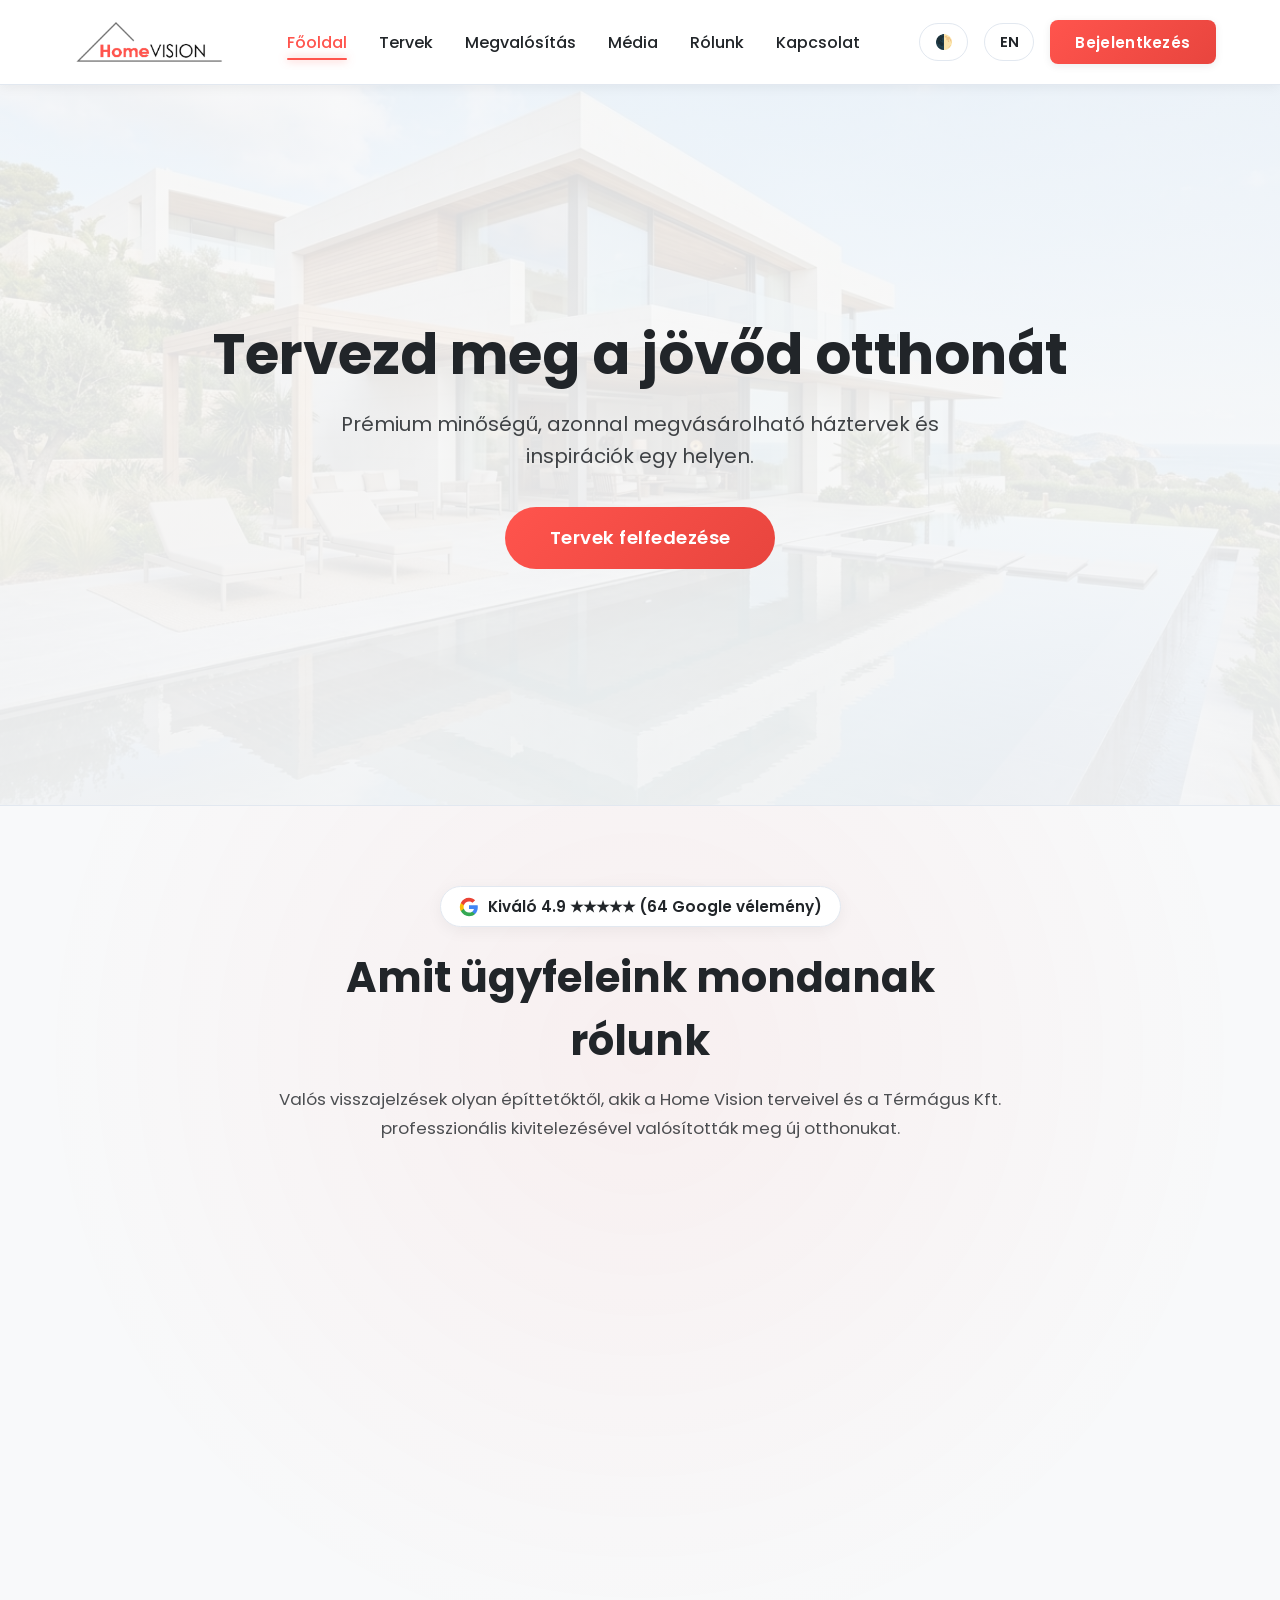
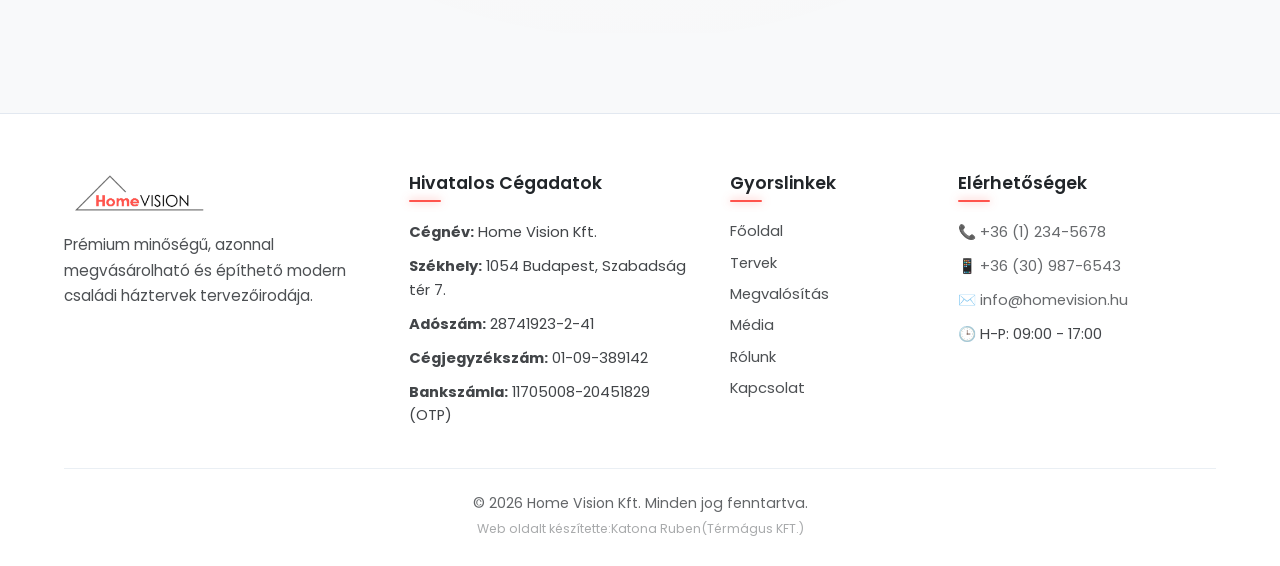
==== commit f8750071: "Add files via upload" ====
--- a/index.html
+++ b/index.html
@@ -6,7 +6,9 @@
     <meta name="viewport" content="width=device-width, initial-scale=1.0">
     <title>Home Vision | Építsd meg az álmod</title>
     <link rel="stylesheet" href="css/style.css">
-    <link href="https://fonts.googleapis.com/css2?family=Inter:wght@300;400;600&display=swap" rel="stylesheet">
+    <link rel="preconnect" href="https://fonts.googleapis.com">
+    <link rel="preconnect" href="https://fonts.gstatic.com" crossorigin>
+    <link href="https://fonts.googleapis.com/css2?family=Poppins:wght@300;400;500;600;700;800&display=swap" rel="stylesheet">
     <script>
         (function () {
             var theme = localStorage.getItem('homevision_theme');
@@ -19,21 +21,10 @@
 
     <nav class="navbar">
         <!-- ITT VAN AZ ÚJ BEÉPÍTETT LOGÓ -->
-        <div class="logo" style="display: flex; align-items: center;">
-            <svg xmlns="http://www.w3.org/2000/svg" viewBox="0 0 100 100" width="40" height="40"
-                style="margin-right: 10px;">
-                <!-- Bal oldali magasabb blokk -->
-                <rect x="20" y="30" width="25" height="50" fill="none" stroke="currentColor" stroke-width="6"
-                    stroke-linejoin="round" />
-                <!-- Jobb oldali szélesebb, laposabb blokk -->
-                <rect x="45" y="50" width="35" height="30" fill="none" stroke="currentColor" stroke-width="6"
-                    stroke-linejoin="round" />
-                <!-- Ablak -->
-                <line x1="32.5" y1="45" x2="32.5" y2="65" stroke="currentColor" stroke-width="6"
-                    stroke-linecap="round" />
-            </svg>
-            <span>Home Vision</span>
-        </div>
+        <a href="index.html" class="logo" style="display: flex; align-items: center;" aria-label="HomeVision Főoldal">
+            <img src="images/logo.png" alt="HomeVision" class="logo-img logo-light">
+            <img src="images/logo-dark.png" alt="HomeVision" class="logo-img logo-dark">
+        </a>
         <!-- LOGÓ VÉGE -->
 
         <ul class="nav-links">
@@ -84,7 +75,7 @@
                     <div>
                         <div class="review-card-top">
                             <div class="reviewer-profile">
-                                <div class="reviewer-avatar" style="background: linear-gradient(135deg, #2563eb, #3b82f6);">KP</div>
+                                <div class="reviewer-avatar" style="background: linear-gradient(135deg, #ff544d, #ff7b75);">KP</div>
                                 <div class="reviewer-info">
                                     <h4 data-i18n="rev_1_name">Kovács Péter</h4>
                                     <span data-i18n="rev_1_sub">Helyi idegenvezető • 12 vélemény</span>
@@ -247,7 +238,7 @@
                     <div>
                         <div class="review-card-top">
                             <div class="reviewer-profile">
-                                <div class="reviewer-avatar" style="background: linear-gradient(135deg, #2563eb, #3b82f6);">KP</div>
+                                <div class="reviewer-avatar" style="background: linear-gradient(135deg, #ff544d, #ff7b75);">KP</div>
                                 <div class="reviewer-info">
                                     <h4 data-i18n="rev_1_name">Kovács Péter</h4>
                                     <span data-i18n="rev_1_sub">Helyi idegenvezető • 12 vélemény</span>
@@ -415,18 +406,10 @@
             <div class="footer-grid">
                 <!-- 1. Cég bemutatkozás & Logó -->
                 <div class="footer-col">
-                    <div class="logo" style="margin-bottom: 1rem;">
-                        <svg xmlns="http://www.w3.org/2000/svg" viewBox="0 0 100 100" width="32" height="32"
-                            style="margin-right: 8px;">
-                            <rect x="20" y="30" width="25" height="50" fill="none" stroke="currentColor" stroke-width="6"
-                                stroke-linejoin="round" />
-                            <rect x="45" y="50" width="35" height="30" fill="none" stroke="currentColor" stroke-width="6"
-                                stroke-linejoin="round" />
-                            <line x1="32.5" y1="45" x2="32.5" y2="65" stroke="currentColor" stroke-width="6"
-                                stroke-linecap="round" />
-                        </svg>
-                        <span>Home Vision Kft.</span>
-                    </div>
+                    <a href="index.html" class="logo" style="margin-bottom: 1rem; display: inline-flex;" aria-label="HomeVision Főoldal">
+                        <img src="images/logo.png" alt="HomeVision" class="logo-img logo-light">
+                        <img src="images/logo-dark.png" alt="HomeVision" class="logo-img logo-dark">
+                    </a>
                     <p class="footer-desc" data-i18n="footer_desc">
                         Prémium minőségű, azonnal megvásárolható és építhető modern családi háztervek tervezőirodája.
                     </p>
--- a/css/style.css
+++ b/css/style.css
@@ -1,13 +1,15 @@
+@import url('https://fonts.googleapis.com/css2?family=Poppins:wght@300;400;500;600;700;800&display=swap');
+
 /* CSS Változók a témákhoz */
 :root {
     --bg-color: #f8f9fa;
     --text-color: #212529;
     --nav-bg: #ffffff;
-    --primary-color: #2563eb;
-    --primary-hover: #1d4ed8;
-    --primary-glow: rgba(37, 99, 235, 0.35);
-    --primary-glow-bright: rgba(59, 130, 246, 0.7);
-    --card-glow: rgba(37, 99, 235, 0.12);
+    --primary-color: #ff544d;
+    --primary-hover: #e8453e;
+    --primary-glow: rgba(255, 84, 77, 0.35);
+    --primary-glow-bright: rgba(255, 107, 101, 0.7);
+    --card-glow: rgba(255, 84, 77, 0.12);
     --border-color: #e2e8f0;
     --modal-bg: rgba(15, 23, 42, 0.6);
 }
@@ -16,11 +18,11 @@
     --bg-color: #0b0f19;
     --text-color: #f8f9fa;
     --nav-bg: #111827;
-    --primary-color: #38bdf8;
-    --primary-hover: #0ea5e9;
-    --primary-glow: rgba(56, 189, 248, 0.45);
-    --primary-glow-bright: rgba(56, 189, 248, 0.85);
-    --card-glow: rgba(56, 189, 248, 0.25);
+    --primary-color: #ff544d;
+    --primary-hover: #ff6e68;
+    --primary-glow: rgba(255, 84, 77, 0.45);
+    --primary-glow-bright: rgba(255, 110, 104, 0.85);
+    --card-glow: rgba(255, 84, 77, 0.25);
     --border-color: #1f2937;
     --modal-bg: rgba(0, 0, 0, 0.75);
 }
@@ -29,7 +31,7 @@
     margin: 0;
     padding: 0;
     box-sizing: border-box;
-    font-family: 'Inter', sans-serif;
+    font-family: 'Poppins', sans-serif;
 }
 
 body {
@@ -68,6 +70,40 @@
     transition: transform 0.3s ease;
 }
 
+.logo-img {
+    height: 52px;
+    width: auto;
+    max-width: 205px;
+    display: block;
+    object-fit: contain;
+    transition: transform 0.3s ease, filter 0.3s ease;
+}
+
+.footer .logo-img {
+    height: 46px;
+    max-width: 185px;
+}
+
+.logo-dark {
+    display: none;
+}
+
+[data-theme="dark"] .logo-light {
+    display: none;
+}
+
+[data-theme="dark"] .logo-dark {
+    display: block;
+}
+
+.logo:hover {
+    transform: scale(1.03);
+}
+
+.logo:hover .logo-img {
+    filter: drop-shadow(0 0 8px var(--primary-glow-bright));
+}
+
 .logo svg {
     color: var(--primary-color);
     transition: transform 0.3s ease, filter 0.3s ease;
@@ -77,10 +113,6 @@
     background: linear-gradient(135deg, var(--text-color), var(--primary-color));
     -webkit-background-clip: text;
     -webkit-text-fill-color: transparent;
-}
-
-.logo:hover {
-    transform: scale(1.03);
 }
 
 .logo:hover svg {
@@ -830,7 +862,7 @@
     padding: 5rem 0 6rem;
     position: relative;
     overflow: hidden;
-    background: radial-gradient(circle at 50% 30%, rgba(37, 99, 235, 0.06) 0%, transparent 70%);
+    background: radial-gradient(circle at 50% 30%, rgba(255, 84, 77, 0.06) 0%, transparent 70%);
     border-top: 1px solid var(--border-color);
 }
 
@@ -977,4 +1009,902 @@
     opacity: 0.88;
     margin: 0;
     color: var(--text-color);
+}
+
+/* ==========================================================================
+   Nordic Family - Hirdetés & Részletes Tervlap Stílusok
+   ========================================================================== */
+
+/* Hirdetés Felső Promóciós Szalag */
+.ad-top-ribbon {
+    background: linear-gradient(135deg, rgba(255, 84, 77, 0.12), rgba(255, 84, 77, 0.04));
+    border: 1px solid rgba(255, 84, 77, 0.25);
+    border-radius: 12px;
+    padding: 0.75rem 1.4rem;
+    margin-bottom: 1.8rem;
+    display: flex;
+    align-items: center;
+    justify-content: space-between;
+    flex-wrap: wrap;
+    gap: 0.8rem;
+    font-size: 0.92rem;
+    box-shadow: 0 4px 16px rgba(255, 84, 77, 0.08);
+}
+
+.ad-top-ribbon strong {
+    color: var(--primary-color);
+}
+
+.ad-top-ribbon-tag {
+    background: var(--primary-color);
+    color: #ffffff;
+    font-size: 0.75rem;
+    font-weight: 700;
+    padding: 3px 10px;
+    border-radius: 20px;
+    letter-spacing: 0.5px;
+    text-transform: uppercase;
+}
+
+/* Morzsamenü */
+.ad-breadcrumb {
+    display: flex;
+    align-items: center;
+    gap: 8px;
+    font-size: 0.88rem;
+    color: var(--text-color);
+    opacity: 0.7;
+    margin-bottom: 1.2rem;
+}
+
+.ad-breadcrumb a {
+    color: var(--text-color);
+    text-decoration: none;
+    transition: color 0.2s ease;
+}
+
+.ad-breadcrumb a:hover {
+    color: var(--primary-color);
+}
+
+/* Cím és Címkék */
+.ad-hero-header {
+    margin-bottom: 2rem;
+}
+
+.ad-title-row {
+    display: flex;
+    align-items: flex-start;
+    justify-content: space-between;
+    flex-wrap: wrap;
+    gap: 1.2rem;
+    margin-bottom: 0.8rem;
+}
+
+.ad-main-title {
+    font-size: 2.6rem;
+    font-weight: 800;
+    line-height: 1.2;
+    margin: 0;
+    color: var(--text-color);
+}
+
+.ad-subtitle {
+    font-size: 1.15rem;
+    line-height: 1.6;
+    color: var(--text-color);
+    opacity: 0.85;
+    max-width: 820px;
+}
+
+.ad-badge-group {
+    display: flex;
+    flex-wrap: wrap;
+    gap: 8px;
+    margin-top: 0.8rem;
+}
+
+.ad-badge {
+    display: inline-flex;
+    align-items: center;
+    gap: 6px;
+    font-size: 0.84rem;
+    font-weight: 600;
+    padding: 6px 14px;
+    border-radius: 30px;
+    border: 1px solid var(--border-color);
+    background: var(--nav-bg);
+}
+
+.ad-badge.featured {
+    background: rgba(255, 84, 77, 0.1);
+    color: var(--primary-color);
+    border-color: rgba(255, 84, 77, 0.3);
+}
+
+.ad-badge.energy {
+    background: rgba(16, 185, 129, 0.1);
+    color: #10b981;
+    border-color: rgba(16, 185, 129, 0.3);
+}
+
+.ad-badge.award {
+    background: rgba(245, 158, 11, 0.1);
+    color: #f59e0b;
+    border-color: rgba(245, 158, 11, 0.3);
+}
+
+/* 2 Oszlopos Fő Elrendezés */
+.plan-detail-layout {
+    display: grid;
+    grid-template-columns: 1.45fr 1fr;
+    gap: 2.5rem;
+    margin-bottom: 3.5rem;
+    align-items: start;
+}
+
+/* 3D és Galéria Nézegető Kártya */
+.viewer-card {
+    background: var(--nav-bg);
+    border: 1px solid var(--border-color);
+    border-radius: 18px;
+    overflow: hidden;
+    box-shadow: 0 14px 35px rgba(0, 0, 0, 0.06);
+    position: relative;
+    transition: border-color 0.3s ease, box-shadow 0.3s ease;
+}
+
+.viewer-card:hover {
+    border-color: rgba(255, 84, 77, 0.4);
+    box-shadow: 0 16px 40px rgba(0, 0, 0, 0.08), 0 0 25px var(--card-glow);
+}
+
+/* Nézegető Felső Vezérlősáv (Tabs) */
+.viewer-header-bar {
+    display: flex;
+    align-items: center;
+    justify-content: space-between;
+    padding: 0.9rem 1.4rem;
+    border-bottom: 1px solid var(--border-color);
+    background: var(--nav-bg);
+    flex-wrap: wrap;
+    gap: 0.8rem;
+}
+
+.viewer-tab-buttons {
+    display: flex;
+    gap: 8px;
+}
+
+.viewer-tab-btn {
+    padding: 7px 16px;
+    border-radius: 8px;
+    border: 1px solid var(--border-color);
+    background: var(--bg-color);
+    font-size: 0.86rem;
+    font-weight: 600;
+    color: var(--text-color);
+    cursor: pointer;
+    transition: all 0.25s ease;
+    display: inline-flex;
+    align-items: center;
+    gap: 6px;
+}
+
+.viewer-tab-btn:hover {
+    border-color: var(--primary-color);
+    color: var(--primary-color);
+}
+
+.viewer-tab-btn.active {
+    background: var(--primary-color);
+    color: #ffffff;
+    border-color: var(--primary-color);
+    box-shadow: 0 2px 10px var(--primary-glow);
+}
+
+.live-indicator {
+    display: inline-flex;
+    align-items: center;
+    gap: 7px;
+    font-size: 0.82rem;
+    font-weight: 600;
+    color: #10b981;
+}
+
+.live-dot {
+    width: 8px;
+    height: 8px;
+    border-radius: 50%;
+    background-color: #10b981;
+    box-shadow: 0 0 8px #10b981;
+    animation: pulseDot 2s infinite ease-in-out;
+}
+
+@keyframes pulseDot {
+    0%, 100% { transform: scale(0.9); opacity: 0.8; }
+    50% { transform: scale(1.3); opacity: 1; }
+}
+
+/* 3D Vászon konténer és lebegő eszköztár */
+.model-wrapper {
+    position: relative;
+    width: 100%;
+    height: 500px;
+    background: radial-gradient(circle at 50% 40%, rgba(255, 84, 77, 0.04) 0%, transparent 70%);
+}
+
+.model-canvas-box {
+    width: 100%;
+    height: 100%;
+    cursor: grab;
+}
+
+.model-canvas-box:active {
+    cursor: grabbing;
+}
+
+/* Lebegő Eszköztár a 3D vásznon */
+.model-toolbar-floating {
+    position: absolute;
+    bottom: 16px;
+    left: 50%;
+    transform: translateX(-50%);
+    background: rgba(255, 255, 255, 0.85);
+    backdrop-filter: blur(12px);
+    -webkit-backdrop-filter: blur(12px);
+    border: 1px solid var(--border-color);
+    padding: 6px 12px;
+    border-radius: 40px;
+    display: flex;
+    align-items: center;
+    gap: 8px;
+    box-shadow: 0 8px 24px rgba(0, 0, 0, 0.12);
+    z-index: 10;
+    max-width: 95%;
+}
+
+[data-theme="dark"] .model-toolbar-floating {
+    background: rgba(17, 24, 39, 0.88);
+    box-shadow: 0 8px 24px rgba(0, 0, 0, 0.35);
+}
+
+.tool-btn {
+    background: transparent;
+    border: 1px solid transparent;
+    padding: 6px 12px;
+    border-radius: 20px;
+    font-size: 0.82rem;
+    font-weight: 600;
+    color: var(--text-color);
+    cursor: pointer;
+    transition: all 0.25s ease;
+    display: inline-flex;
+    align-items: center;
+    gap: 6px;
+    white-space: nowrap;
+}
+
+.tool-btn:hover {
+    background: var(--bg-color);
+    border-color: var(--border-color);
+    color: var(--primary-color);
+    transform: translateY(-1px);
+}
+
+.tool-btn.active {
+    background: var(--primary-color);
+    color: #ffffff;
+    box-shadow: 0 2px 8px var(--primary-glow);
+}
+
+/* Látványterv Képgaléria Tab Nézet */
+.viewer-gallery-content,
+.viewer-floorplan-content {
+    display: none;
+    padding: 1.5rem;
+    animation: fadeInUp 0.4s ease both;
+}
+
+.viewer-gallery-content.active,
+.viewer-floorplan-content.active {
+    display: block;
+}
+
+.gallery-main-img {
+    width: 100%;
+    height: 380px;
+    object-fit: cover;
+    border-radius: 12px;
+    box-shadow: 0 8px 24px rgba(0, 0, 0, 0.08);
+    display: block;
+}
+
+.gallery-thumbs {
+    display: grid;
+    grid-template-columns: repeat(4, 1fr);
+    gap: 12px;
+    margin-top: 14px;
+}
+
+.gallery-thumb {
+    height: 80px;
+    width: 100%;
+    object-fit: cover;
+    border-radius: 8px;
+    cursor: pointer;
+    border: 2px solid transparent;
+    transition: all 0.25s ease;
+    opacity: 0.8;
+}
+
+.gallery-thumb:hover,
+.gallery-thumb.active {
+    border-color: var(--primary-color);
+    opacity: 1;
+    transform: translateY(-2px);
+    box-shadow: 0 4px 12px var(--primary-glow);
+}
+
+/* Alaprajz Tab Vizualizáció */
+.floorplan-wrapper {
+    background: var(--bg-color);
+    border-radius: 12px;
+    padding: 1.5rem;
+    border: 1px solid var(--border-color);
+    text-align: center;
+}
+
+.floorplan-svg {
+    width: 100%;
+    max-height: 420px;
+    display: block;
+    margin: 0 auto;
+}
+
+/* Használati Segítség Sor */
+.viewer-hint-strip {
+    display: flex;
+    align-items: center;
+    justify-content: center;
+    gap: 8px;
+    padding: 0.75rem 1rem;
+    font-size: 0.84rem;
+    color: var(--text-color);
+    opacity: 0.75;
+    background: var(--bg-color);
+    border-top: 1px solid var(--border-color);
+}
+
+/* ==========================================================================
+   Hirdetés Jobb Oszlop: Ár és Csomag Kártya (Megrendelés)
+   ========================================================================== */
+.ad-sidebar-card {
+    background: var(--nav-bg);
+    border: 1px solid var(--border-color);
+    border-radius: 18px;
+    padding: 2rem;
+    box-shadow: 0 14px 35px rgba(0, 0, 0, 0.06);
+    position: sticky;
+    top: 90px;
+    transition: border-color 0.3s ease, box-shadow 0.3s ease;
+}
+
+.ad-sidebar-card:hover {
+    border-color: rgba(255, 84, 77, 0.35);
+    box-shadow: 0 16px 40px rgba(0, 0, 0, 0.08), 0 0 25px var(--card-glow);
+}
+
+.ad-price-section {
+    background: linear-gradient(135deg, rgba(255, 84, 77, 0.08), rgba(255, 84, 77, 0.02));
+    border: 1.5px solid rgba(255, 84, 77, 0.3);
+    border-radius: 14px;
+    padding: 1.4rem;
+    margin-bottom: 1.6rem;
+    position: relative;
+}
+
+.ad-discount-badge {
+    position: absolute;
+    top: -12px;
+    right: 14px;
+    background: var(--primary-color);
+    color: #ffffff;
+    font-size: 0.76rem;
+    font-weight: 700;
+    padding: 4px 12px;
+    border-radius: 20px;
+    box-shadow: 0 3px 10px var(--primary-glow);
+    letter-spacing: 0.3px;
+}
+
+.ad-price-label {
+    font-size: 0.85rem;
+    text-transform: uppercase;
+    letter-spacing: 0.8px;
+    opacity: 0.75;
+    margin-bottom: 4px;
+}
+
+.ad-old-price {
+    font-size: 1.15rem;
+    color: var(--text-color);
+    opacity: 0.55;
+    text-decoration: line-through;
+    margin-right: 8px;
+}
+
+.ad-current-price {
+    font-size: 2.5rem;
+    font-weight: 800;
+    color: var(--primary-color);
+    line-height: 1.1;
+    margin: 4px 0 8px;
+}
+
+.ad-current-price .brutto {
+    font-size: 1rem;
+    font-weight: 600;
+    color: var(--text-color);
+    opacity: 0.7;
+}
+
+.ad-price-perks {
+    font-size: 0.82rem;
+    opacity: 0.8;
+    color: var(--text-color);
+    display: flex;
+    align-items: center;
+    gap: 6px;
+}
+
+/* 6 Ikonos Gyors Műszaki Adat Háló */
+.ad-quick-specs {
+    display: grid;
+    grid-template-columns: repeat(3, 1fr);
+    gap: 10px;
+    margin-bottom: 1.8rem;
+}
+
+.ad-spec-item {
+    background: var(--bg-color);
+    border: 1px solid var(--border-color);
+    border-radius: 10px;
+    padding: 10px 8px;
+    text-align: center;
+    transition: transform 0.25s ease, border-color 0.25s ease;
+}
+
+.ad-spec-item:hover {
+    transform: translateY(-2px);
+    border-color: var(--primary-color);
+}
+
+.ad-spec-icon {
+    font-size: 1.25rem;
+    margin-bottom: 4px;
+    display: block;
+}
+
+.ad-spec-val {
+    font-size: 0.95rem;
+    font-weight: 700;
+    color: var(--text-color);
+    display: block;
+}
+
+.ad-spec-lbl {
+    font-size: 0.74rem;
+    opacity: 0.7;
+    color: var(--text-color);
+    display: block;
+}
+
+/* Csomag Tartalma Lista */
+.ad-package-title {
+    font-size: 0.98rem;
+    font-weight: 700;
+    margin-bottom: 0.8rem;
+    color: var(--text-color);
+    display: flex;
+    align-items: center;
+    gap: 8px;
+}
+
+.ad-package-list {
+    list-style: none;
+    display: flex;
+    flex-direction: column;
+    gap: 8px;
+    margin-bottom: 1.8rem;
+    font-size: 0.88rem;
+}
+
+.ad-package-list li {
+    display: flex;
+    align-items: flex-start;
+    gap: 10px;
+    line-height: 1.45;
+    opacity: 0.9;
+}
+
+.ad-check-icon {
+    color: #10b981;
+    font-weight: 700;
+    font-size: 1rem;
+    flex-shrink: 0;
+}
+
+/* Hirdetés Akciógombok */
+.ad-actions {
+    display: flex;
+    flex-direction: column;
+    gap: 12px;
+    margin-bottom: 1.5rem;
+}
+
+.btn-ad-buy {
+    width: 100%;
+    padding: 1rem 1.8rem;
+    font-size: 1.08rem;
+    font-weight: 700;
+    letter-spacing: 0.4px;
+    border-radius: 12px;
+}
+
+.btn-ad-secondary {
+    width: 100%;
+    padding: 0.85rem 1.4rem;
+    font-size: 0.94rem;
+    font-weight: 600;
+    border-radius: 12px;
+    background: var(--bg-color);
+    border: 1px solid var(--border-color);
+    color: var(--text-color);
+    text-align: center;
+    text-decoration: none;
+    display: inline-flex;
+    align-items: center;
+    justify-content: center;
+    gap: 8px;
+    transition: all 0.25s ease;
+}
+
+.btn-ad-secondary:hover {
+    border-color: var(--primary-color);
+    color: var(--primary-color);
+    transform: translateY(-2px);
+    box-shadow: 0 4px 14px rgba(0, 0, 0, 0.05);
+}
+
+/* Bizalmi Garancia Doboz */
+.ad-trust-row {
+    display: flex;
+    align-items: center;
+    justify-content: space-around;
+    padding-top: 1.2rem;
+    border-top: 1px solid var(--border-color);
+    font-size: 0.78rem;
+    opacity: 0.8;
+    text-align: center;
+    gap: 8px;
+}
+
+.ad-trust-item {
+    display: flex;
+    flex-direction: column;
+    align-items: center;
+    gap: 4px;
+}
+
+.ad-trust-item span:first-child {
+    font-size: 1.1rem;
+}
+
+/* ==========================================================================
+   Kiemelt Életérzés & Tulajdonság Kártyák (Lifestyle Features)
+   ========================================================================== */
+.ad-section-title {
+    font-size: 1.9rem;
+    font-weight: 800;
+    margin-bottom: 0.6rem;
+    color: var(--text-color);
+}
+
+.ad-section-lead {
+    font-size: 1.05rem;
+    opacity: 0.8;
+    margin-bottom: 2rem;
+    max-width: 750px;
+    line-height: 1.6;
+}
+
+.features-grid-ad {
+    display: grid;
+    grid-template-columns: repeat(auto-fit, minmax(320px, 1fr));
+    gap: 1.8rem;
+    margin-bottom: 3.5rem;
+}
+
+.feature-card-ad {
+    background: var(--nav-bg);
+    border: 1px solid var(--border-color);
+    border-radius: 16px;
+    padding: 2rem;
+    transition: all 0.3s cubic-bezier(0.16, 1, 0.3, 1);
+    box-shadow: 0 8px 24px rgba(0, 0, 0, 0.04);
+}
+
+.feature-card-ad:hover {
+    transform: translateY(-5px);
+    border-color: var(--primary-color);
+    box-shadow: 0 14px 35px rgba(0, 0, 0, 0.08), 0 0 20px var(--card-glow);
+}
+
+.feature-card-icon {
+    width: 54px;
+    height: 54px;
+    border-radius: 14px;
+    background: linear-gradient(135deg, rgba(255, 84, 77, 0.15), rgba(255, 84, 77, 0.05));
+    border: 1px solid rgba(255, 84, 77, 0.25);
+    display: flex;
+    align-items: center;
+    justify-content: center;
+    font-size: 1.6rem;
+    margin-bottom: 1.2rem;
+    box-shadow: 0 4px 12px rgba(255, 84, 77, 0.1);
+}
+
+.feature-card-ad h3 {
+    font-size: 1.22rem;
+    font-weight: 700;
+    margin-bottom: 0.6rem;
+    color: var(--text-color);
+}
+
+.feature-card-ad p {
+    font-size: 0.94rem;
+    line-height: 1.65;
+    opacity: 0.85;
+    margin: 0;
+}
+
+/* ==========================================================================
+   Helyiséglista & Műszaki Táblázat
+   ========================================================================== */
+.specs-and-rooms-container {
+    display: grid;
+    grid-template-columns: 1fr 1fr;
+    gap: 2rem;
+    margin-bottom: 3.5rem;
+}
+
+.table-card-ad {
+    background: var(--nav-bg);
+    border: 1px solid var(--border-color);
+    border-radius: 16px;
+    padding: 1.8rem;
+    box-shadow: 0 8px 24px rgba(0, 0, 0, 0.04);
+}
+
+.table-card-ad h3 {
+    font-size: 1.25rem;
+    font-weight: 700;
+    margin-bottom: 1.2rem;
+    display: flex;
+    align-items: center;
+    gap: 8px;
+    color: var(--text-color);
+}
+
+.room-table {
+    width: 100%;
+    border-collapse: collapse;
+    font-size: 0.92rem;
+}
+
+.room-table th {
+    text-align: left;
+    padding: 10px 12px;
+    border-bottom: 2px solid var(--border-color);
+    font-weight: 600;
+    opacity: 0.75;
+}
+
+.room-table td {
+    padding: 11px 12px;
+    border-bottom: 1px solid var(--border-color);
+}
+
+.room-table tr:hover td {
+    background: rgba(255, 84, 77, 0.03);
+}
+
+.room-table .room-area {
+    text-align: right;
+    font-weight: 700;
+    color: var(--primary-color);
+}
+
+.room-table tfoot td {
+    font-weight: 800;
+    font-size: 1rem;
+    border-top: 2px solid var(--border-color);
+    border-bottom: none;
+    padding-top: 14px;
+}
+
+/* Műszaki Részletek Lista */
+.tech-spec-list {
+    display: flex;
+    flex-direction: column;
+    gap: 12px;
+}
+
+.tech-spec-row {
+    display: flex;
+    justify-content: space-between;
+    padding: 9px 0;
+    border-bottom: 1px dashed var(--border-color);
+    font-size: 0.92rem;
+}
+
+.tech-spec-row:last-child {
+    border-bottom: none;
+}
+
+.tech-spec-row span:first-child {
+    opacity: 0.75;
+}
+
+.tech-spec-row span:last-child {
+    font-weight: 600;
+    color: var(--text-color);
+    text-align: right;
+}
+
+/* ==========================================================================
+   Kivitelezési Promóciós Banner (Térmágus Kft.)
+   ========================================================================== */
+.partner-ad-banner {
+    background: linear-gradient(135deg, var(--nav-bg), rgba(255, 84, 77, 0.05));
+    border: 1.5px solid var(--border-color);
+    border-radius: 18px;
+    padding: 2.5rem;
+    margin-bottom: 3.5rem;
+    display: flex;
+    align-items: center;
+    justify-content: space-between;
+    flex-wrap: wrap;
+    gap: 2rem;
+    box-shadow: 0 12px 32px rgba(0, 0, 0, 0.05);
+    position: relative;
+    overflow: hidden;
+}
+
+.partner-ad-banner::before {
+    content: '';
+    position: absolute;
+    top: 0;
+    right: 0;
+    width: 250px;
+    height: 100%;
+    background: radial-gradient(circle at 100% 50%, rgba(255, 84, 77, 0.08), transparent 70%);
+    pointer-events: none;
+}
+
+.partner-ad-info {
+    max-width: 650px;
+}
+
+.partner-ad-info h3 {
+    font-size: 1.6rem;
+    font-weight: 800;
+    margin-bottom: 0.6rem;
+    color: var(--text-color);
+}
+
+.partner-ad-info p {
+    font-size: 0.98rem;
+    line-height: 1.7;
+    opacity: 0.85;
+    margin-bottom: 1.2rem;
+}
+
+.partner-features-pills {
+    display: flex;
+    flex-wrap: wrap;
+    gap: 10px;
+}
+
+.partner-pill {
+    background: var(--bg-color);
+    border: 1px solid var(--border-color);
+    padding: 6px 14px;
+    border-radius: 20px;
+    font-size: 0.84rem;
+    font-weight: 600;
+    display: inline-flex;
+    align-items: center;
+    gap: 6px;
+}
+
+/* ==========================================================================
+   Gyakori Kérdések (FAQ) Szakasz
+   ========================================================================== */
+.ad-faq-section {
+    margin-bottom: 3.5rem;
+}
+
+.ad-faq-grid {
+    display: grid;
+    grid-template-columns: 1fr 1fr;
+    gap: 1.5rem;
+}
+
+.ad-faq-item {
+    background: var(--nav-bg);
+    border: 1px solid var(--border-color);
+    border-radius: 14px;
+    padding: 1.6rem;
+    box-shadow: 0 4px 16px rgba(0, 0, 0, 0.03);
+    transition: all 0.25s ease;
+}
+
+.ad-faq-item:hover {
+    border-color: rgba(255, 84, 77, 0.3);
+    transform: translateY(-2px);
+}
+
+.ad-faq-item h4 {
+    font-size: 1.05rem;
+    font-weight: 700;
+    margin-bottom: 0.6rem;
+    color: var(--text-color);
+    display: flex;
+    align-items: center;
+    gap: 8px;
+}
+
+.ad-faq-item p {
+    font-size: 0.92rem;
+    line-height: 1.65;
+    opacity: 0.85;
+    margin: 0;
+}
+
+/* Reszponzív Igazítások */
+@media (max-width: 992px) {
+    .plan-detail-layout {
+        grid-template-columns: 1fr;
+    }
+    .ad-sidebar-card {
+        position: static;
+    }
+    .specs-and-rooms-container {
+        grid-template-columns: 1fr;
+    }
+    .ad-faq-grid {
+        grid-template-columns: 1fr;
+    }
+}
+
+@media (max-width: 600px) {
+    .ad-main-title {
+        font-size: 2rem;
+    }
+    .model-wrapper {
+        height: 380px;
+    }
+    .model-toolbar-floating {
+        padding: 4px 8px;
+        gap: 4px;
+    }
+    .tool-btn {
+        padding: 5px 8px;
+        font-size: 0.74rem;
+    }
+    .partner-ad-banner {
+        padding: 1.6rem;
+    }
 }
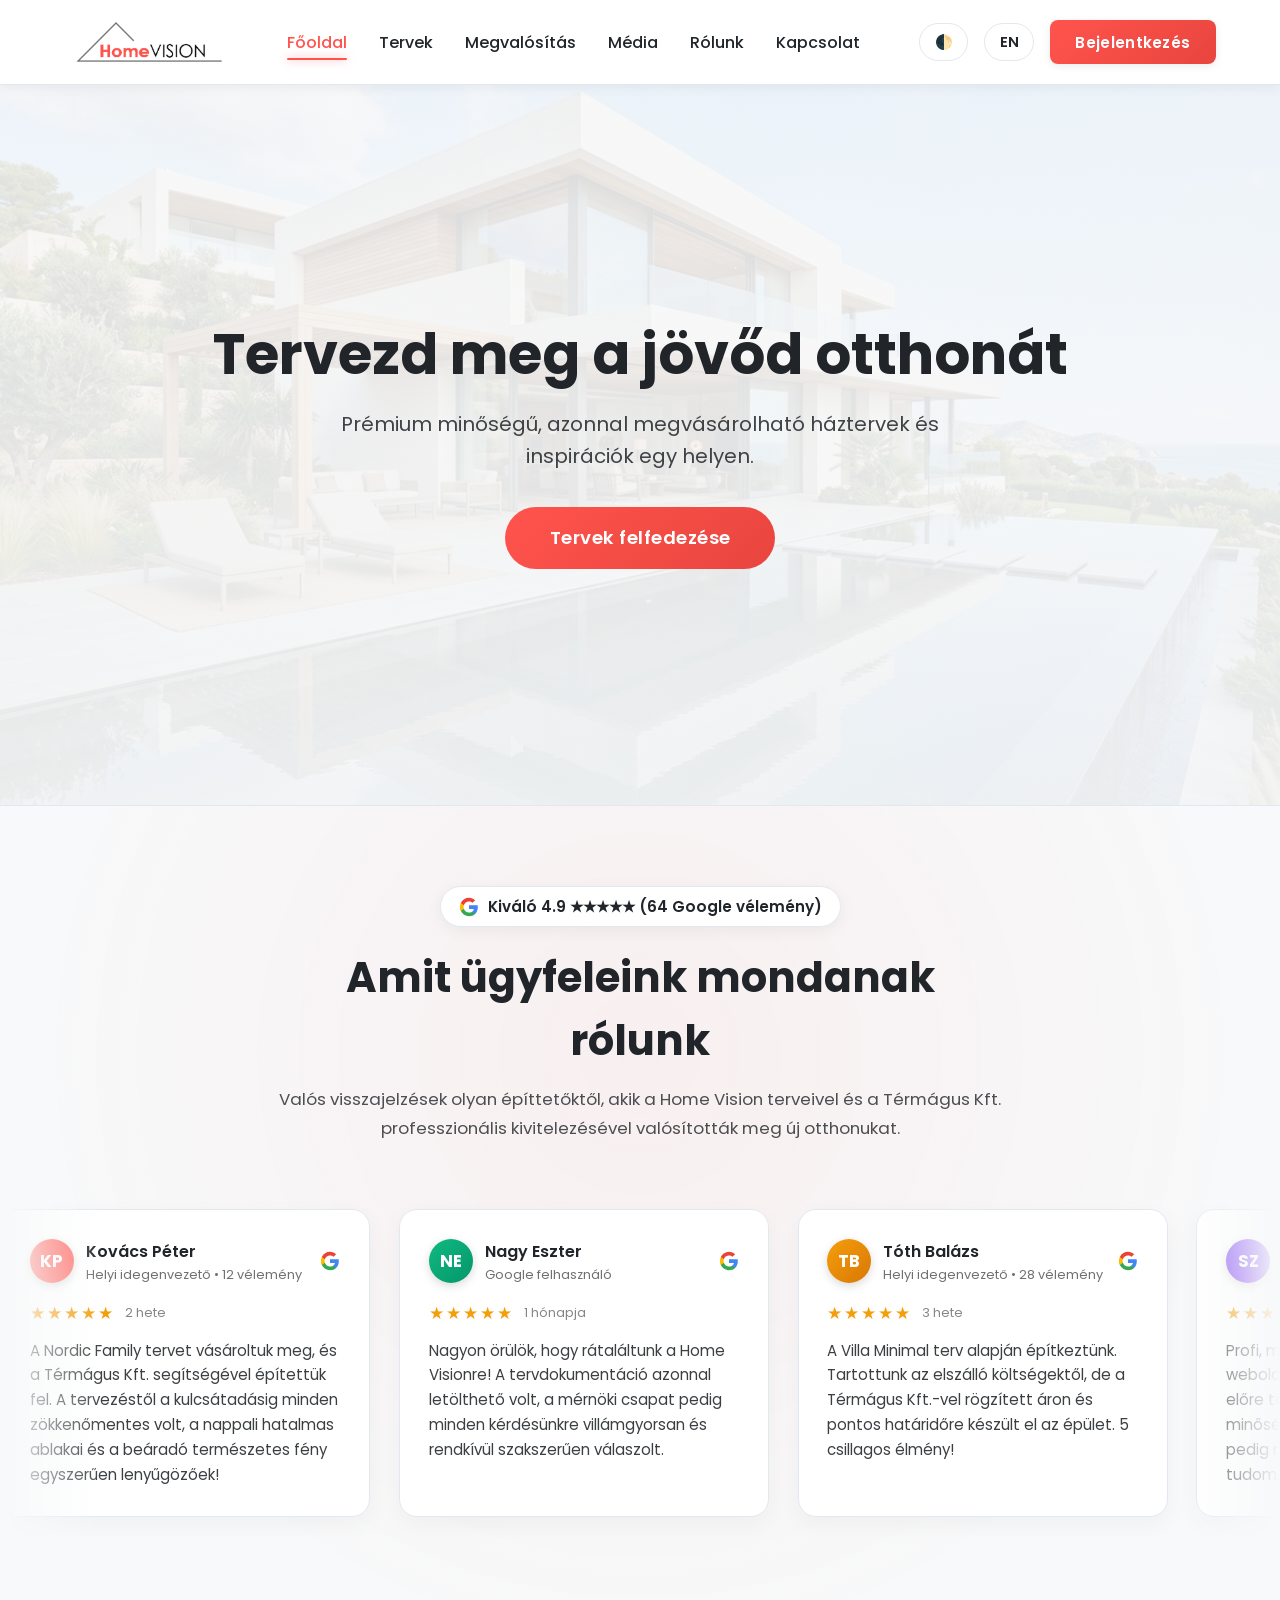
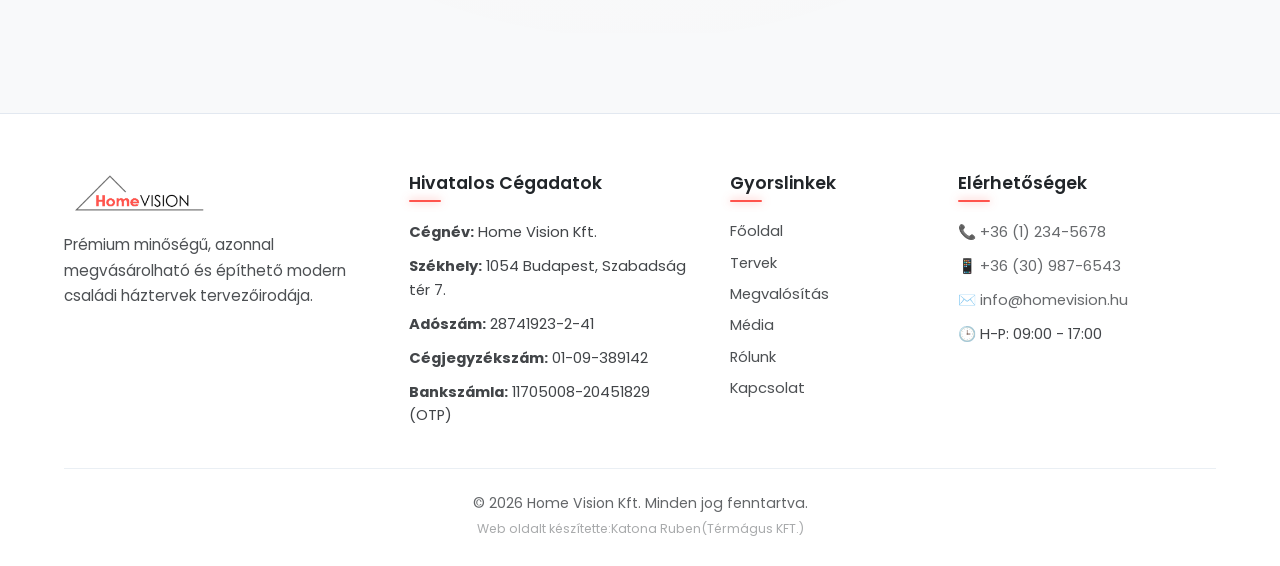
==== commit 13d5b53c: "Add files via upload" ====
--- a/index.html
+++ b/index.html
@@ -36,11 +36,17 @@
             <li><a href="pages/kapcsolat.html" data-i18n="contact">Kapcsolat</a></li>
         </ul>
         <div class="nav-controls">
-            <button id="themeToggle" class="btn-icon">🌓</button>
-            <button id="langToggle" class="btn-text">EN</button>
+            <button id="themeToggle" class="btn-icon" aria-label="Téma váltás">🌓</button>
+            <button id="langToggle" class="btn-text" aria-label="Nyelv váltás">EN</button>
             <button id="loginBtn" class="btn-primary" data-i18n="login">Bejelentkezés</button>
+            <button id="mobileMenuBtn" class="hamburger-btn" aria-label="Menü megnyitása">
+                <span class="hamburger-line"></span>
+                <span class="hamburger-line"></span>
+                <span class="hamburger-line"></span>
+            </button>
         </div>
     </nav>
+    <div class="mobile-nav-backdrop"></div>
 
     <header class="hero">
         <div class="hero-content">
--- a/css/style.css
+++ b/css/style.css
@@ -34,11 +34,19 @@
     font-family: 'Poppins', sans-serif;
 }
 
+html {
+    overflow-x: hidden;
+    width: 100%;
+    -webkit-text-size-adjust: 100%;
+}
+
 body {
     background-color: var(--bg-color);
     color: var(--text-color);
     transition: background-color 0.3s ease, color 0.3s ease;
     overflow-x: hidden;
+    width: 100%;
+    min-height: 100vh;
 }
 
 /* Navigáció */
@@ -163,6 +171,84 @@
     display: flex;
     align-items: center;
     gap: 1rem;
+}
+
+/* Mobil Hamburger Menü Gomb (Modern 3 vonalas animáció) */
+.hamburger-btn {
+    display: none;
+    flex-direction: column;
+    justify-content: center;
+    align-items: center;
+    gap: 5px;
+    width: 42px;
+    height: 42px;
+    padding: 8px;
+    background: var(--nav-bg);
+    border: 1px solid var(--border-color);
+    border-radius: 10px;
+    cursor: pointer;
+    z-index: 105;
+    transition: all 0.3s cubic-bezier(0.16, 1, 0.3, 1);
+}
+
+.hamburger-btn:hover {
+    border-color: var(--primary-color);
+    box-shadow: 0 0 12px var(--primary-glow);
+}
+
+.hamburger-line {
+    display: block;
+    width: 22px;
+    height: 2px;
+    background-color: var(--text-color);
+    border-radius: 2px;
+    transition: transform 0.35s cubic-bezier(0.16, 1, 0.3, 1),
+                opacity 0.25s ease,
+                background-color 0.3s ease;
+}
+
+/* Hamburger nyitott 'X' állapot */
+.hamburger-btn.active .hamburger-line:nth-child(1) {
+    transform: translateY(7px) rotate(45deg);
+    background-color: var(--primary-color);
+}
+
+.hamburger-btn.active .hamburger-line:nth-child(2) {
+    opacity: 0;
+    transform: scaleX(0);
+}
+
+.hamburger-btn.active .hamburger-line:nth-child(3) {
+    transform: translateY(-7px) rotate(-45deg);
+    background-color: var(--primary-color);
+}
+
+/* Mobil Menü Sötétített Háttér Overlay */
+.mobile-nav-backdrop {
+    position: fixed;
+    top: 0;
+    left: 0;
+    width: 100vw;
+    height: 100vh;
+    background: rgba(0, 0, 0, 0.55);
+    backdrop-filter: blur(5px);
+    -webkit-backdrop-filter: blur(5px);
+    opacity: 0;
+    visibility: hidden;
+    pointer-events: none;
+    transition: opacity 0.35s cubic-bezier(0.16, 1, 0.3, 1),
+                visibility 0.35s cubic-bezier(0.16, 1, 0.3, 1);
+    z-index: 98;
+}
+
+.mobile-nav-backdrop.active {
+    opacity: 1;
+    visibility: visible;
+    pointer-events: auto;
+}
+
+body.menu-open {
+    overflow: hidden !important;
 }
 
 /* Gombok és Ragyogó Animációk (Glowing Animations) */
@@ -1873,38 +1959,425 @@
     margin: 0;
 }
 
-/* Reszponzív Igazítások */
+/* ==========================================================================
+   ÁTFOGÓ MOBIL- ÉS TABLET-RESZPONZIVITÁS (COMPREHENSIVE RESPONSIVE STYLES)
+   ========================================================================== */
+
+/* 1. Kisebb laptopok és táblagépek (<= 992px) */
 @media (max-width: 992px) {
+    /* Mobil Hamburger Menü megjelenítése */
+    .hamburger-btn {
+        display: flex;
+    }
+
+    /* Lenyíló Üveghatású Mobil Menü Panel */
+    .nav-links {
+        position: fixed;
+        top: 73px;
+        left: 0;
+        width: 100%;
+        max-height: calc(100vh - 73px);
+        overflow-y: auto;
+        -webkit-overflow-scrolling: touch;
+        background: var(--nav-bg);
+        backdrop-filter: blur(20px);
+        -webkit-backdrop-filter: blur(20px);
+        flex-direction: column;
+        gap: 0.6rem;
+        padding: 1.6rem 1.8rem 2.5rem;
+        border-bottom: 2px solid var(--border-color);
+        box-shadow: 0 25px 50px rgba(0, 0, 0, 0.22);
+        transform: translateY(-135%);
+        opacity: 0;
+        pointer-events: none;
+        transition: transform 0.4s cubic-bezier(0.16, 1, 0.3, 1),
+                    opacity 0.3s ease;
+        z-index: 99;
+    }
+
+    .nav-links.active {
+        transform: translateY(0);
+        opacity: 1;
+        pointer-events: auto;
+    }
+
+    .nav-links li {
+        width: 100%;
+    }
+
+    .nav-links a {
+        display: flex;
+        align-items: center;
+        padding: 0.95rem 1.25rem;
+        font-size: 1.12rem;
+        font-weight: 600;
+        border-radius: 12px;
+        background: rgba(255, 84, 77, 0.03);
+        border: 1px solid var(--border-color);
+        transition: all 0.25s ease;
+    }
+
+    .nav-links a:hover,
+    .nav-links a.active {
+        background: rgba(255, 84, 77, 0.12);
+        border-color: var(--primary-color);
+        color: var(--primary-color);
+        transform: translateX(6px);
+        box-shadow: 0 4px 15px rgba(255, 84, 77, 0.15);
+    }
+
+    .nav-links a::after {
+        display: none;
+    }
+
+    /* Részletes Házterv Elrendezés */
     .plan-detail-layout {
         grid-template-columns: 1fr;
     }
+
     .ad-sidebar-card {
         position: static;
-    }
+        margin-top: 2rem;
+    }
+
     .specs-and-rooms-container {
         grid-template-columns: 1fr;
     }
+
     .ad-faq-grid {
         grid-template-columns: 1fr;
     }
-}
-
+
+    .footer-grid {
+        grid-template-columns: 1fr 1fr;
+        gap: 2rem;
+    }
+}
+
+/* 2. Közepes táblagépek és phabletek (<= 768px) */
+@media (max-width: 768px) {
+    .hero {
+        min-height: 75vh;
+        padding: 4rem 1.5rem 3rem;
+    }
+
+    .hero h1 {
+        font-size: clamp(2.2rem, 7vw, 3rem);
+    }
+
+    .hero p {
+        font-size: 1.1rem;
+    }
+
+    .plans-grid,
+    .media-grid {
+        grid-template-columns: repeat(auto-fit, minmax(280px, 1fr));
+        gap: 1.8rem;
+    }
+
+    .plan-detail-grid {
+        grid-template-columns: 1fr;
+    }
+
+    .contact-wrapper {
+        padding: 2rem 1.5rem;
+    }
+
+    .ad-top-ribbon {
+        flex-direction: column;
+        text-align: center;
+        gap: 6px;
+        font-size: 0.84rem;
+        padding: 0.65rem 1rem;
+    }
+}
+
+/* 3. Okostelefonok (<= 600px) */
 @media (max-width: 600px) {
+    .navbar {
+        padding: 0.75rem 4%;
+    }
+
+    .logo-img {
+        height: 38px;
+        max-width: 150px;
+    }
+
+    .nav-controls {
+        gap: 0.45rem;
+    }
+
+    .btn-icon,
+    .btn-text {
+        padding: 0.4rem 0.65rem;
+        font-size: 0.82rem;
+    }
+
+    #loginBtn {
+        padding: 0.45rem 0.85rem;
+        font-size: 0.82rem;
+    }
+
+    /* Hero szekció mobilon */
+    .hero {
+        min-height: 65vh;
+        padding: 2.8rem 1rem 2.2rem;
+    }
+
+    .hero h1 {
+        font-size: clamp(1.85rem, 6.5vw, 2.5rem);
+        margin-bottom: 0.8rem;
+    }
+
+    .hero p {
+        font-size: 0.98rem;
+        line-height: 1.55;
+    }
+
+    .btn-large {
+        width: 100%;
+        max-width: 320px;
+        padding: 0.95rem 1.6rem;
+        font-size: 1rem;
+        margin-top: 1.8rem;
+    }
+
+    /* Aloldali tartalom */
+    .page-container {
+        margin: 1.5rem auto;
+        padding: 0 4%;
+    }
+
+    .page-title {
+        font-size: clamp(1.65rem, 6vw, 2.2rem);
+        margin-bottom: 1.5rem;
+    }
+
+    /* Rácsok és kártyák mobilon 1 oszlop */
+    .plans-grid,
+    .media-grid {
+        grid-template-columns: 1fr;
+        gap: 1.4rem;
+    }
+
+    .plan-card,
+    .media-card {
+        border-radius: 12px;
+    }
+
+    .plan-img {
+        height: 200px;
+    }
+
+    .plan-content {
+        padding: 1.25rem;
+    }
+
+    /* Nordic Family Hirdetés Komponensek Mobilon */
     .ad-main-title {
-        font-size: 2rem;
-    }
+        font-size: clamp(1.7rem, 6vw, 2.2rem);
+    }
+
+    .ad-subtitle {
+        font-size: 0.92rem;
+        line-height: 1.55;
+    }
+
+    .ad-badge-group {
+        gap: 6px;
+    }
+
+    .ad-badge {
+        font-size: 0.72rem;
+        padding: 4px 9px;
+    }
+
+    .viewer-header-bar {
+        padding: 0.6rem 0.8rem;
+    }
+
+    .viewer-tab-buttons {
+        width: 100%;
+        overflow-x: auto;
+        -webkit-overflow-scrolling: touch;
+        justify-content: flex-start;
+        gap: 6px;
+        padding-bottom: 2px;
+    }
+
+    .viewer-tab-btn {
+        padding: 0.55rem 0.85rem;
+        font-size: 0.82rem;
+        white-space: nowrap;
+        flex-shrink: 0;
+    }
+
+    .live-indicator {
+        display: none;
+    }
+
     .model-wrapper {
-        height: 380px;
-    }
+        height: 360px;
+    }
+
     .model-toolbar-floating {
-        padding: 4px 8px;
-        gap: 4px;
-    }
+        top: 8px;
+        left: 8px;
+        right: 8px;
+        justify-content: center;
+        flex-wrap: wrap;
+        padding: 6px 8px;
+        gap: 5px;
+    }
+
     .tool-btn {
         padding: 5px 8px;
-        font-size: 0.74rem;
-    }
+        font-size: 0.72rem;
+    }
+
+    .viewer-hint-strip {
+        font-size: 0.75rem;
+        padding: 0.65rem 0.8rem;
+        text-align: center;
+        line-height: 1.4;
+    }
+
+    .ad-sidebar-card {
+        padding: 1.5rem 1.1rem;
+        border-radius: 14px;
+    }
+
+    .ad-price-section {
+        padding: 1.1rem;
+    }
+
+    .ad-current-price {
+        font-size: 2.1rem;
+    }
+
+    .ad-quick-specs {
+        grid-template-columns: repeat(3, 1fr);
+        gap: 6px;
+    }
+
+    .ad-spec-item {
+        padding: 8px 4px;
+    }
+
+    .ad-spec-icon {
+        font-size: 1.1rem;
+    }
+
+    .ad-spec-val {
+        font-size: 0.85rem;
+    }
+
+    .ad-spec-lbl {
+        font-size: 0.68rem;
+    }
+
+    .features-grid-ad {
+        grid-template-columns: 1fr;
+        gap: 1.2rem;
+    }
+
+    .feature-card-ad {
+        padding: 1.4rem;
+        border-radius: 14px;
+    }
+
+    .table-card-ad {
+        padding: 1.2rem;
+        border-radius: 14px;
+    }
+
+    .room-table th,
+    .room-table td {
+        padding: 8px 6px;
+        font-size: 0.84rem;
+    }
+
     .partner-ad-banner {
-        padding: 1.6rem;
+        padding: 1.6rem 1.2rem;
+        flex-direction: column;
+        text-align: center;
+        gap: 1.5rem;
+    }
+
+    .partner-features-pills {
+        justify-content: center;
+    }
+
+    .partner-ad-banner .btn-primary {
+        width: 100%;
+    }
+
+    .ad-faq-item {
+        padding: 1.25rem 1rem;
+        border-radius: 12px;
+    }
+
+    /* Űrlapok: 16px betűméret kötelező mobilon (iOS auto-zoom megelőzése) */
+    input,
+    textarea,
+    select {
+        font-size: 16px !important;
+    }
+
+    .contact-wrapper {
+        padding: 1.5rem 1.1rem;
+        border-radius: 12px;
+    }
+
+    /* Google Vélemények Kártya mobilon */
+    .review-card {
+        min-width: 270px;
+        max-width: 82vw;
+        padding: 1.2rem;
+    }
+
+    .reviews-header p {
+        font-size: 0.95rem;
+    }
+
+    /* Lábléc 1 oszlop */
+    .footer {
+        padding: 2.5rem 4% 1.5rem;
+        margin-top: 3.5rem;
+    }
+
+    .footer-grid {
+        grid-template-columns: 1fr;
+        gap: 2rem;
+    }
+
+    /* Modál méretezés */
+    .modal-content {
+        padding: 1.8rem 1.2rem;
+        width: 92%;
+        max-width: 380px;
+        border-radius: 14px;
+    }
+}
+
+/* 4. Kifejezetten keskeny okostelefonok (<= 380px) */
+@media (max-width: 380px) {
+    .navbar {
+        padding: 0.65rem 3%;
+    }
+
+    .logo-img {
+        max-width: 130px;
+        height: 35px;
+    }
+
+    .ad-quick-specs {
+        grid-template-columns: repeat(2, 1fr);
+    }
+
+    .ad-actions button,
+    .ad-actions a {
+        font-size: 0.92rem;
+        padding: 0.85rem 1rem;
     }
 }
